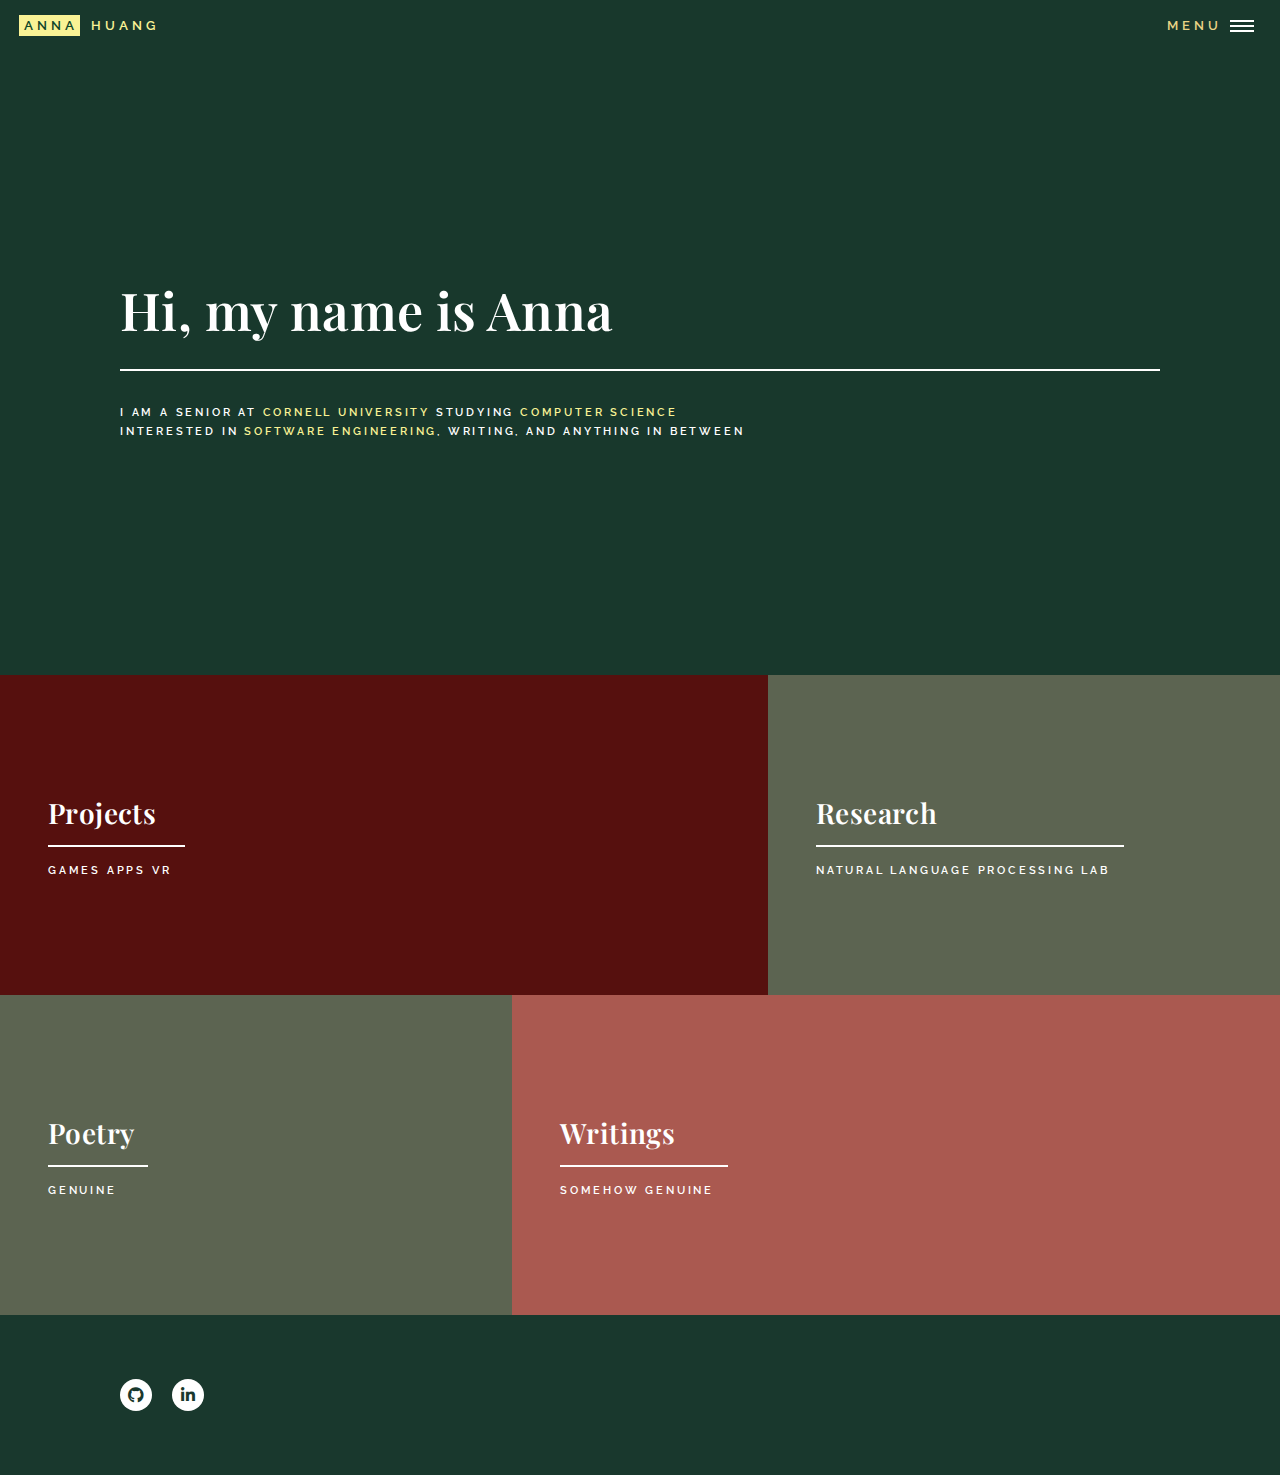
==== index.html @ c0d307f9 "readme" ====
<!DOCTYPE HTML>
<!--
	Forty by HTML5 UP
	html5up.net | @ajlkn
	Free for personal and commercial use under the CCA 3.0 license (html5up.net/license)
-->
<html>
	<head>
		<title>Anna Huang</title>
		<meta charset="utf-8" />
		<meta name="viewport" content="width=device-width, initial-scale=1, user-scalable=no" />
		<link rel="stylesheet" href="assets/css/main.css" />
		<noscript><link rel="stylesheet" href="assets/css/noscript.css" /></noscript>
	</head>
	<body class="is-preload">

		<!-- Wrapper -->
			<div id="wrapper">

				<!-- Header -->
					<header id="header" class="alt">
						<a href="index.html" class="logo"><strong>Anna</strong> <span>Huang</span></a>
						<nav>
							<a href="#menu">Menu</a>
						</nav>
					</header>

				<!-- Menu -->
					<nav id="menu">
						<ul class="links">
							<li><a href="index.html">Home</a></li>
							<li><a href="projects.html">Projects</a></li>
							<li><a href="poetry.html">Poetry</a></li>
							<li><a href="writings.html">Writings</a></li>
						</ul>
						<ul class="icons">
							<li><a href="https://github.com/wh375" class="icon brands alt fa-github"><span class="label">GitHub</span></a></li>
							<li><a href="https://www.linkedin.com/in/wei-an-huang/ " class="icon brands alt fa-linkedin-in"><span class="label">LinkedIn</span></a></li>
						</ul>
						<!-- 
						<ul class="actions stacked">
							<li><a href="#" class="button primary fit">Get Started</a></li>
							<li><a href="#" class="button fit">Log In</a></li>
						</ul>
						-->
					</nav>

				<!-- Banner -->
					<section id="banner" class="major">
						<div class="inner">
							<header class="major">
								<h1>Hi, my name is Anna</h1>
							</header>
							<div class="content">
								<p>I am a senior at <b>Cornell University</b> studying <b>computer science</b><br />
								Interested in <b>software engineering</b>, writing, and anything in between </p>
							</div>
						</div>
					</section>

				<!-- Main -->
					<div id="main">

						<!-- One -->
							<section id="one" class="tiles">
								<article>
									<header class="major">
										<h3><a href="projects.html" class="link">Projects</a></h3>
										<p>Games Apps VR</p>
									</header>
								</article>
								<article>
									<header class="major">
										<h3><a href="research.html" class="link">Research</a></h3>
										<p>Natural Language Processing Lab</p>
									</header>
								</article>
								<article>
									<header class="major">
										<h3><a href="poetry.html" class="link">Poetry</a></h3>
										<p>genuine</p>
									</header>
								</article>
								<article>
									<header class="major">
										<h3><a href="writings.html" class="link">Writings</a></h3>
										<p>somehow genuine</p>
									</header>
								</article>
							</section>

					</div>

				<!-- Footer -->
					<footer id="footer">
						<div class="inner">
							<ul class="icons">
								<li><a href="https://github.com/weianhuang" target="_blank" class="icon brands alt fa-github"><span class="label">GitHub</span></a></li>
								<li><a href="https://www.linkedin.com/in/wei-an-huang/ " target="_blank" class="icon brands alt fa-linkedin-in"><span class="label">LinkedIn</span></a></li>
							</ul>
<!--						<ul class="copyright">
								<li>&copy; Untitled</li><li>Design: <a href="https://html5up.net">HTML5 UP</a></li>
							</ul> -->	
						</div>
					</footer>

			</div>

		<!-- Scripts -->
			<script src="assets/js/jquery.min.js"></script>
			<script src="assets/js/jquery.scrolly.min.js"></script>
			<script src="assets/js/jquery.scrollex.min.js"></script>
			<script src="assets/js/browser.min.js"></script>
			<script src="assets/js/breakpoints.min.js"></script>
			<script src="assets/js/util.js"></script>
			<script src="assets/js/main.js"></script>

	</body>
</html>
---- assets/css/main.css ----
@import url(fontawesome-all.min.css);
@import url("https://fonts.googleapis.com/css?family=Playfair+Display");
@import url("https://fonts.googleapis.com/css?family=Raleway");
@import url('https://fonts.googleapis.com/css2?family=Roboto:wght@300&display=swap');

/*
	Forty by HTML5 UP
	html5up.net | @ajlkn
	Free for personal and commercial use under the CCA 3.0 license (html5up.net/license)
*/

html, body, div, span, applet, object,
iframe, h1, h2, h3, h4, h5, h6, p, blockquote,
pre, a, abbr, acronym, address, big, cite,
code, del, dfn, em, img, ins, kbd, q, s, samp,
small, strike, strong, sub, sup, tt, var, b,
u, i, center, dl, dt, dd, ol, ul, li, fieldset,
form, label, legend, table, caption, tbody,
tfoot, thead, tr, th, td, article, aside,
canvas, details, embed, figure, figcaption,
footer, header, hgroup, menu, nav, output, ruby,
section, summary, time, mark, audio, video {
	margin: 0;
	padding: 0;
	border: 0;
	font-size: 100%;
	font: inherit;
	vertical-align: baseline;}

article, aside, details, figcaption, figure,
footer, header, hgroup, menu, nav, section {
	display: block;}

body {
	line-height: 1;
}

ol, ul {
	list-style: none;
}

blockquote, q {
	quotes: none;
}

	blockquote:before, blockquote:after, q:before, q:after {
		content: '';
		content: none;
	}

table {
	border-collapse: collapse;
	border-spacing: 0;
}

body {
	-webkit-text-size-adjust: none;
}

mark {
	background-color: transparent;
	color: inherit;
}

input::-moz-focus-inner {
	border: 0;
	padding: 0;
}

input, select, textarea {
	-moz-appearance: none;
	-webkit-appearance: none;
	-ms-appearance: none;
	appearance: none;
}

/* Basic */

	@-ms-viewport {
		width: device-width;
	}

	body {
		-ms-overflow-style: scrollbar;
	}

	@media screen and (max-width: 480px) {

		html, body {
			min-width: 320px;
		}

	}

	html {
		box-sizing: border-box;
	}

	*, *:before, *:after {
		box-sizing: inherit;
	}

	body {
		background: #19382d;
	}

		body.is-preload *, body.is-preload *:before, body.is-preload *:after {
			-moz-animation: none !important;
			-webkit-animation: none !important;
			-ms-animation: none !important;
			animation: none !important;
			-moz-transition: none !important;
			-webkit-transition: none !important;
			-ms-transition: none !important;
			transition: none !important;
		}

/* Type */

	body, input, select, textarea {
		/* color: #ffffff; */
		color: #E9D385;
		font-family: "Raleway", sans-serif;
		font-size: 17pt;
		font-weight: 300;
		letter-spacing: 0.025em;
		line-height: 1.65;
	}

		@media screen and (max-width: 1680px) {

			body, input, select, textarea {
				font-size: 14pt;
			}

		}

		@media screen and (max-width: 1280px) {

			body, input, select, textarea {
				font-size: 12pt;
			}

		}

		@media screen and (max-width: 360px) {

			body, input, select, textarea {
				font-size: 11pt;
			}

		}

	a {
		-moz-transition: color 0.2s ease-in-out, border-bottom-color 0.2s ease-in-out;
		-webkit-transition: color 0.2s ease-in-out, border-bottom-color 0.2s ease-in-out;
		-ms-transition: color 0.2s ease-in-out, border-bottom-color 0.2s ease-in-out;
		transition: color 0.2s ease-in-out, border-bottom-color 0.2s ease-in-out;
		border-bottom: dotted 1px;
		color: inherit;
		text-decoration: none;
	}

		a:hover {
			border-bottom-color: transparent;
			color: #F9F295 !important;
		}

		a:active {
			color: #FAF8F2 !important;
		}

	strong, b {
		color: #F9F295;
		font-weight: 600;
	}

	em, i {
		font-style: italic;
	}

	p {
		font-weight: 300;
		font-family: "Roboto", serif;
		margin: 0 0 2em 0;
		color: #ffffff;
	}

	h1, h2, h3, h4, h5, h6 {
		color: #ffffff;
		font-family: "Playfair Display", serif;
		font-weight: 600;
		line-height: 1.65;
		margin: 0 0 1em 0;
	}

		h1 a, h2 a, h3 a, h4 a, h5 a, h6 a {
			color: inherit;
			border-bottom: 0;
		}

	h1 {
		font-size: 2.5em;
	}

	h2 {
		font-size: 1.75em;
	}

	h3 {
		font-size: 1.35em;
	}

	h4 {
		font-family: "Raleway";
		text-transform: uppercase;
		font-size: 1.4em;
	}

	h5 {
		font-size: 0.9em;
	}

	h6 {
		font-size: 0.7em;
	}

	@media screen and (max-width: 736px) {

		h1 {
			font-size: 2em;
		}

		h2 {
			font-size: 1.5em;
		}

		h3 {
			font-size: 1.25em;
		}

	}

	sub {
		font-size: 0.8em;
		position: relative;
		top: 0.5em;
	}

	sup {
		font-size: 0.8em;
		position: relative;
		top: -0.5em;
	}

	blockquote {
		border-left: solid 4px rgba(212, 212, 255, 0.1);
		font-style: italic;
		margin: 0 0 2em 0;
		padding: 0.5em 0 0.5em 2em;
	}

	code {
		background: rgba(212, 212, 255, 0.035);
		font-family: "Playfair Display";
		font-size: 0.9em;
		margin: 0 0.25em;
		padding: 0.25em 0.65em;
	}

	pre {
		-webkit-overflow-scrolling: touch;
		font-family: "Playfair Display";
		font-size: 0.9em;
		margin: 0 0 2em 0;
	}

		pre code {
			display: block;
			line-height: 1.75;
			padding: 1em 1.5em;
			overflow-x: auto;
		}

	hr {
		border: 0;
		border-bottom: solid 1px rgba(212, 212, 255, 0.1);
		margin: 2em 0;
	}

		hr.major {
			margin: 3em 0;
		}

	.align-left {
		text-align: left;
	}

	.align-center {
		text-align: center;
	}

	.align-right {
		text-align: right;
	}

/* Row */

	.row {
		display: flex;
		flex-wrap: wrap;
		box-sizing: border-box;
		align-items: stretch;
	}

		.row > * {
			box-sizing: border-box;
		}

		.row.gtr-uniform > * > :last-child {
			margin-bottom: 0;
		}

		.row.aln-left {
			justify-content: flex-start;
		}

		.row.aln-center {
			justify-content: center;
		}

		.row.aln-right {
			justify-content: flex-end;
		}

		.row.aln-top {
			align-items: flex-start;
		}

		.row.aln-middle {
			align-items: center;
		}

		.row.aln-bottom {
			align-items: flex-end;
		}

		.row > .imp {
			order: -1;
		}

		.row > .col-1 {
			width: 8.33333%;
		}

		.row > .off-1 {
			margin-left: 8.33333%;
		}

		.row > .col-2 {
			width: 16.66667%;
		}

		.row > .off-2 {
			margin-left: 16.66667%;
		}

		.row > .col-3 {
			width: 25%;
		}

		.row > .off-3 {
			margin-left: 25%;
		}

		.row > .col-4 {
			width: 33.33333%;
		}

		.row > .off-4 {
			margin-left: 33.33333%;
		}

		.row > .col-5 {
			width: 41.66667%;
		}

		.row > .off-5 {
			margin-left: 41.66667%;
		}

		.row > .col-6 {
			width: 50%;
		}

		.row > .off-6 {
			margin-left: 50%;
		}

		.row > .col-7 {
			width: 58.33333%;
		}

		.row > .off-7 {
			margin-left: 58.33333%;
		}

		.row > .col-8 {
			width: 66.66667%;
		}

		.row > .off-8 {
			margin-left: 66.66667%;
		}

		.row > .col-9 {
			width: 75%;
		}

		.row > .off-9 {
			margin-left: 75%;
		}

		.row > .col-10 {
			width: 83.33333%;
		}

		.row > .off-10 {
			margin-left: 83.33333%;
		}

		.row > .col-11 {
			width: 91.66667%;
		}

		.row > .off-11 {
			margin-left: 91.66667%;
		}

		.row > .col-12 {
			width: 100%;
		}

		.row > .off-12 {
			margin-left: 100%;
		}

		.row.gtr-0 {
			margin-top: 0;
			margin-left: 0em;
		}

			.row.gtr-0 > * {
				padding: 0 0 0 0em;
			}

			.row.gtr-0.gtr-uniform {
				margin-top: 0em;
			}

				.row.gtr-0.gtr-uniform > * {
					padding-top: 0em;
				}

		.row.gtr-25 {
			margin-top: 0;
			margin-left: -0.5em;
		}

			.row.gtr-25 > * {
				padding: 0 0 0 0.5em;
			}

			.row.gtr-25.gtr-uniform {
				margin-top: -0.5em;
			}

				.row.gtr-25.gtr-uniform > * {
					padding-top: 0.5em;
				}

		.row.gtr-50 {
			margin-top: 0;
			margin-left: -1em;
		}

			.row.gtr-50 > * {
				padding: 0 0 0 1em;
			}

			.row.gtr-50.gtr-uniform {
				margin-top: -1em;
			}

				.row.gtr-50.gtr-uniform > * {
					padding-top: 1em;
				}

		.row {
			margin-top: 0;
			margin-left: -2em;
		}

			.row > * {
				padding: 0 0 0 2em;
			}

			.row.gtr-uniform {
				margin-top: -2em;
			}

				.row.gtr-uniform > * {
					padding-top: 2em;
				}

		.row.gtr-150 {
			margin-top: 0;
			margin-left: -3em;
		}

			.row.gtr-150 > * {
				padding: 0 0 0 3em;
			}

			.row.gtr-150.gtr-uniform {
				margin-top: -3em;
			}

				.row.gtr-150.gtr-uniform > * {
					padding-top: 3em;
				}

		.row.gtr-200 {
			margin-top: 0;
			margin-left: -4em;
		}

			.row.gtr-200 > * {
				padding: 0 0 0 4em;
			}

			.row.gtr-200.gtr-uniform {
				margin-top: -4em;
			}

				.row.gtr-200.gtr-uniform > * {
					padding-top: 4em;
				}

		@media screen and (max-width: 1680px) {

			.row {
				display: flex;
				flex-wrap: wrap;
				box-sizing: border-box;
				align-items: stretch;
			}

				.row > * {
					box-sizing: border-box;
				}

				.row.gtr-uniform > * > :last-child {
					margin-bottom: 0;
				}

				.row.aln-left {
					justify-content: flex-start;
				}

				.row.aln-center {
					justify-content: center;
				}

				.row.aln-right {
					justify-content: flex-end;
				}

				.row.aln-top {
					align-items: flex-start;
				}

				.row.aln-middle {
					align-items: center;
				}

				.row.aln-bottom {
					align-items: flex-end;
				}

				.row > .imp-xlarge {
					order: -1;
				}

				.row > .col-1-xlarge {
					width: 8.33333%;
				}

				.row > .off-1-xlarge {
					margin-left: 8.33333%;
				}

				.row > .col-2-xlarge {
					width: 16.66667%;
				}

				.row > .off-2-xlarge {
					margin-left: 16.66667%;
				}

				.row > .col-3-xlarge {
					width: 25%;
				}

				.row > .off-3-xlarge {
					margin-left: 25%;
				}

				.row > .col-4-xlarge {
					width: 33.33333%;
				}

				.row > .off-4-xlarge {
					margin-left: 33.33333%;
				}

				.row > .col-5-xlarge {
					width: 41.66667%;
				}

				.row > .off-5-xlarge {
					margin-left: 41.66667%;
				}

				.row > .col-6-xlarge {
					width: 50%;
				}

				.row > .off-6-xlarge {
					margin-left: 50%;
				}

				.row > .col-7-xlarge {
					width: 58.33333%;
				}

				.row > .off-7-xlarge {
					margin-left: 58.33333%;
				}

				.row > .col-8-xlarge {
					width: 66.66667%;
				}

				.row > .off-8-xlarge {
					margin-left: 66.66667%;
				}

				.row > .col-9-xlarge {
					width: 75%;
				}

				.row > .off-9-xlarge {
					margin-left: 75%;
				}

				.row > .col-10-xlarge {
					width: 83.33333%;
				}

				.row > .off-10-xlarge {
					margin-left: 83.33333%;
				}

				.row > .col-11-xlarge {
					width: 91.66667%;
				}

				.row > .off-11-xlarge {
					margin-left: 91.66667%;
				}

				.row > .col-12-xlarge {
					width: 100%;
				}

				.row > .off-12-xlarge {
					margin-left: 100%;
				}

				.row.gtr-0 {
					margin-top: 0;
					margin-left: 0em;
				}

					.row.gtr-0 > * {
						padding: 0 0 0 0em;
					}

					.row.gtr-0.gtr-uniform {
						margin-top: 0em;
					}

						.row.gtr-0.gtr-uniform > * {
							padding-top: 0em;
						}

				.row.gtr-25 {
					margin-top: 0;
					margin-left: -0.5em;
				}

					.row.gtr-25 > * {
						padding: 0 0 0 0.5em;
					}

					.row.gtr-25.gtr-uniform {
						margin-top: -0.5em;
					}

						.row.gtr-25.gtr-uniform > * {
							padding-top: 0.5em;
						}

				.row.gtr-50 {
					margin-top: 0;
					margin-left: -1em;
				}

					.row.gtr-50 > * {
						padding: 0 0 0 1em;
					}

					.row.gtr-50.gtr-uniform {
						margin-top: -1em;
					}

						.row.gtr-50.gtr-uniform > * {
							padding-top: 1em;
						}

				.row {
					margin-top: 0;
					margin-left: -2em;
				}

					.row > * {
						padding: 0 0 0 2em;
					}

					.row.gtr-uniform {
						margin-top: -2em;
					}

						.row.gtr-uniform > * {
							padding-top: 2em;
						}

				.row.gtr-150 {
					margin-top: 0;
					margin-left: -3em;
				}

					.row.gtr-150 > * {
						padding: 0 0 0 3em;
					}

					.row.gtr-150.gtr-uniform {
						margin-top: -3em;
					}

						.row.gtr-150.gtr-uniform > * {
							padding-top: 3em;
						}

				.row.gtr-200 {
					margin-top: 0;
					margin-left: -4em;
				}

					.row.gtr-200 > * {
						padding: 0 0 0 4em;
					}

					.row.gtr-200.gtr-uniform {
						margin-top: -4em;
					}

						.row.gtr-200.gtr-uniform > * {
							padding-top: 4em;
						}

		}

		@media screen and (max-width: 1280px) {

			.row {
				display: flex;
				flex-wrap: wrap;
				box-sizing: border-box;
				align-items: stretch;
			}

				.row > * {
					box-sizing: border-box;
				}

				.row.gtr-uniform > * > :last-child {
					margin-bottom: 0;
				}

				.row.aln-left {
					justify-content: flex-start;
				}

				.row.aln-center {
					justify-content: center;
				}

				.row.aln-right {
					justify-content: flex-end;
				}

				.row.aln-top {
					align-items: flex-start;
				}

				.row.aln-middle {
					align-items: center;
				}

				.row.aln-bottom {
					align-items: flex-end;
				}

				.row > .imp-large {
					order: -1;
				}

				.row > .col-1-large {
					width: 8.33333%;
				}

				.row > .off-1-large {
					margin-left: 8.33333%;
				}

				.row > .col-2-large {
					width: 16.66667%;
				}

				.row > .off-2-large {
					margin-left: 16.66667%;
				}

				.row > .col-3-large {
					width: 25%;
				}

				.row > .off-3-large {
					margin-left: 25%;
				}

				.row > .col-4-large {
					width: 33.33333%;
				}

				.row > .off-4-large {
					margin-left: 33.33333%;
				}

				.row > .col-5-large {
					width: 41.66667%;
				}

				.row > .off-5-large {
					margin-left: 41.66667%;
				}

				.row > .col-6-large {
					width: 50%;
				}

				.row > .off-6-large {
					margin-left: 50%;
				}

				.row > .col-7-large {
					width: 58.33333%;
				}

				.row > .off-7-large {
					margin-left: 58.33333%;
				}

				.row > .col-8-large {
					width: 66.66667%;
				}

				.row > .off-8-large {
					margin-left: 66.66667%;
				}

				.row > .col-9-large {
					width: 75%;
				}

				.row > .off-9-large {
					margin-left: 75%;
				}

				.row > .col-10-large {
					width: 83.33333%;
				}

				.row > .off-10-large {
					margin-left: 83.33333%;
				}

				.row > .col-11-large {
					width: 91.66667%;
				}

				.row > .off-11-large {
					margin-left: 91.66667%;
				}

				.row > .col-12-large {
					width: 100%;
				}

				.row > .off-12-large {
					margin-left: 100%;
				}

				.row.gtr-0 {
					margin-top: 0;
					margin-left: 0em;
				}

					.row.gtr-0 > * {
						padding: 0 0 0 0em;
					}

					.row.gtr-0.gtr-uniform {
						margin-top: 0em;
					}

						.row.gtr-0.gtr-uniform > * {
							padding-top: 0em;
						}

				.row.gtr-25 {
					margin-top: 0;
					margin-left: -0.375em;
				}

					.row.gtr-25 > * {
						padding: 0 0 0 0.375em;
					}

					.row.gtr-25.gtr-uniform {
						margin-top: -0.375em;
					}

						.row.gtr-25.gtr-uniform > * {
							padding-top: 0.375em;
						}

				.row.gtr-50 {
					margin-top: 0;
					margin-left: -0.75em;
				}

					.row.gtr-50 > * {
						padding: 0 0 0 0.75em;
					}

					.row.gtr-50.gtr-uniform {
						margin-top: -0.75em;
					}

						.row.gtr-50.gtr-uniform > * {
							padding-top: 0.75em;
						}

				.row {
					margin-top: 0;
					margin-left: -1.5em;
				}

					.row > * {
						padding: 0 0 0 1.5em;
					}

					.row.gtr-uniform {
						margin-top: -1.5em;
					}

						.row.gtr-uniform > * {
							padding-top: 1.5em;
						}

				.row.gtr-150 {
					margin-top: 0;
					margin-left: -2.25em;
				}

					.row.gtr-150 > * {
						padding: 0 0 0 2.25em;
					}

					.row.gtr-150.gtr-uniform {
						margin-top: -2.25em;
					}

						.row.gtr-150.gtr-uniform > * {
							padding-top: 2.25em;
						}

				.row.gtr-200 {
					margin-top: 0;
					margin-left: -3em;
				}

					.row.gtr-200 > * {
						padding: 0 0 0 3em;
					}

					.row.gtr-200.gtr-uniform {
						margin-top: -3em;
					}

						.row.gtr-200.gtr-uniform > * {
							padding-top: 3em;
						}

		}

		@media screen and (max-width: 980px) {

			.row {
				display: flex;
				flex-wrap: wrap;
				box-sizing: border-box;
				align-items: stretch;
			}

				.row > * {
					box-sizing: border-box;
				}

				.row.gtr-uniform > * > :last-child {
					margin-bottom: 0;
				}

				.row.aln-left {
					justify-content: flex-start;
				}

				.row.aln-center {
					justify-content: center;
				}

				.row.aln-right {
					justify-content: flex-end;
				}

				.row.aln-top {
					align-items: flex-start;
				}

				.row.aln-middle {
					align-items: center;
				}

				.row.aln-bottom {
					align-items: flex-end;
				}

				.row > .imp-medium {
					order: -1;
				}

				.row > .col-1-medium {
					width: 8.33333%;
				}

				.row > .off-1-medium {
					margin-left: 8.33333%;
				}

				.row > .col-2-medium {
					width: 16.66667%;
				}

				.row > .off-2-medium {
					margin-left: 16.66667%;
				}

				.row > .col-3-medium {
					width: 25%;
				}

				.row > .off-3-medium {
					margin-left: 25%;
				}

				.row > .col-4-medium {
					width: 33.33333%;
				}

				.row > .off-4-medium {
					margin-left: 33.33333%;
				}

				.row > .col-5-medium {
					width: 41.66667%;
				}

				.row > .off-5-medium {
					margin-left: 41.66667%;
				}

				.row > .col-6-medium {
					width: 50%;
				}

				.row > .off-6-medium {
					margin-left: 50%;
				}

				.row > .col-7-medium {
					width: 58.33333%;
				}

				.row > .off-7-medium {
					margin-left: 58.33333%;
				}

				.row > .col-8-medium {
					width: 66.66667%;
				}

				.row > .off-8-medium {
					margin-left: 66.66667%;
				}

				.row > .col-9-medium {
					width: 75%;
				}

				.row > .off-9-medium {
					margin-left: 75%;
				}

				.row > .col-10-medium {
					width: 83.33333%;
				}

				.row > .off-10-medium {
					margin-left: 83.33333%;
				}

				.row > .col-11-medium {
					width: 91.66667%;
				}

				.row > .off-11-medium {
					margin-left: 91.66667%;
				}

				.row > .col-12-medium {
					width: 100%;
				}

				.row > .off-12-medium {
					margin-left: 100%;
				}

				.row.gtr-0 {
					margin-top: 0;
					margin-left: 0em;
				}

					.row.gtr-0 > * {
						padding: 0 0 0 0em;
					}

					.row.gtr-0.gtr-uniform {
						margin-top: 0em;
					}

						.row.gtr-0.gtr-uniform > * {
							padding-top: 0em;
						}

				.row.gtr-25 {
					margin-top: 0;
					margin-left: -0.375em;
				}

					.row.gtr-25 > * {
						padding: 0 0 0 0.375em;
					}

					.row.gtr-25.gtr-uniform {
						margin-top: -0.375em;
					}

						.row.gtr-25.gtr-uniform > * {
							padding-top: 0.375em;
						}

				.row.gtr-50 {
					margin-top: 0;
					margin-left: -0.75em;
				}

					.row.gtr-50 > * {
						padding: 0 0 0 0.75em;
					}

					.row.gtr-50.gtr-uniform {
						margin-top: -0.75em;
					}

						.row.gtr-50.gtr-uniform > * {
							padding-top: 0.75em;
						}

				.row {
					margin-top: 0;
					margin-left: -1.5em;
				}

					.row > * {
						padding: 0 0 0 1.5em;
					}

					.row.gtr-uniform {
						margin-top: -1.5em;
					}

						.row.gtr-uniform > * {
							padding-top: 1.5em;
						}

				.row.gtr-150 {
					margin-top: 0;
					margin-left: -2.25em;
				}

					.row.gtr-150 > * {
						padding: 0 0 0 2.25em;
					}

					.row.gtr-150.gtr-uniform {
						margin-top: -2.25em;
					}

						.row.gtr-150.gtr-uniform > * {
							padding-top: 2.25em;
						}

				.row.gtr-200 {
					margin-top: 0;
					margin-left: -3em;
				}

					.row.gtr-200 > * {
						padding: 0 0 0 3em;
					}

					.row.gtr-200.gtr-uniform {
						margin-top: -3em;
					}

						.row.gtr-200.gtr-uniform > * {
							padding-top: 3em;
						}

		}

		@media screen and (max-width: 736px) {

			.row {
				display: flex;
				flex-wrap: wrap;
				box-sizing: border-box;
				align-items: stretch;
			}

				.row > * {
					box-sizing: border-box;
				}

				.row.gtr-uniform > * > :last-child {
					margin-bottom: 0;
				}

				.row.aln-left {
					justify-content: flex-start;
				}

				.row.aln-center {
					justify-content: center;
				}

				.row.aln-right {
					justify-content: flex-end;
				}

				.row.aln-top {
					align-items: flex-start;
				}

				.row.aln-middle {
					align-items: center;
				}

				.row.aln-bottom {
					align-items: flex-end;
				}

				.row > .imp-small {
					order: -1;
				}

				.row > .col-1-small {
					width: 8.33333%;
				}

				.row > .off-1-small {
					margin-left: 8.33333%;
				}

				.row > .col-2-small {
					width: 16.66667%;
				}

				.row > .off-2-small {
					margin-left: 16.66667%;
				}

				.row > .col-3-small {
					width: 25%;
				}

				.row > .off-3-small {
					margin-left: 25%;
				}

				.row > .col-4-small {
					width: 33.33333%;
				}

				.row > .off-4-small {
					margin-left: 33.33333%;
				}

				.row > .col-5-small {
					width: 41.66667%;
				}

				.row > .off-5-small {
					margin-left: 41.66667%;
				}

				.row > .col-6-small {
					width: 50%;
				}

				.row > .off-6-small {
					margin-left: 50%;
				}

				.row > .col-7-small {
					width: 58.33333%;
				}

				.row > .off-7-small {
					margin-left: 58.33333%;
				}

				.row > .col-8-small {
					width: 66.66667%;
				}

				.row > .off-8-small {
					margin-left: 66.66667%;
				}

				.row > .col-9-small {
					width: 75%;
				}

				.row > .off-9-small {
					margin-left: 75%;
				}

				.row > .col-10-small {
					width: 83.33333%;
				}

				.row > .off-10-small {
					margin-left: 83.33333%;
				}

				.row > .col-11-small {
					width: 91.66667%;
				}

				.row > .off-11-small {
					margin-left: 91.66667%;
				}

				.row > .col-12-small {
					width: 100%;
				}

				.row > .off-12-small {
					margin-left: 100%;
				}

				.row.gtr-0 {
					margin-top: 0;
					margin-left: 0em;
				}

					.row.gtr-0 > * {
						padding: 0 0 0 0em;
					}

					.row.gtr-0.gtr-uniform {
						margin-top: 0em;
					}

						.row.gtr-0.gtr-uniform > * {
							padding-top: 0em;
						}

				.row.gtr-25 {
					margin-top: 0;
					margin-left: -0.3125em;
				}

					.row.gtr-25 > * {
						padding: 0 0 0 0.3125em;
					}

					.row.gtr-25.gtr-uniform {
						margin-top: -0.3125em;
					}

						.row.gtr-25.gtr-uniform > * {
							padding-top: 0.3125em;
						}

				.row.gtr-50 {
					margin-top: 0;
					margin-left: -0.625em;
				}

					.row.gtr-50 > * {
						padding: 0 0 0 0.625em;
					}

					.row.gtr-50.gtr-uniform {
						margin-top: -0.625em;
					}

						.row.gtr-50.gtr-uniform > * {
							padding-top: 0.625em;
						}

				.row {
					margin-top: 0;
					margin-left: -1.25em;
				}

					.row > * {
						padding: 0 0 0 1.25em;
					}

					.row.gtr-uniform {
						margin-top: -1.25em;
					}

						.row.gtr-uniform > * {
							padding-top: 1.25em;
						}

				.row.gtr-150 {
					margin-top: 0;
					margin-left: -1.875em;
				}

					.row.gtr-150 > * {
						padding: 0 0 0 1.875em;
					}

					.row.gtr-150.gtr-uniform {
						margin-top: -1.875em;
					}

						.row.gtr-150.gtr-uniform > * {
							padding-top: 1.875em;
						}

				.row.gtr-200 {
					margin-top: 0;
					margin-left: -2.5em;
				}

					.row.gtr-200 > * {
						padding: 0 0 0 2.5em;
					}

					.row.gtr-200.gtr-uniform {
						margin-top: -2.5em;
					}

						.row.gtr-200.gtr-uniform > * {
							padding-top: 2.5em;
						}

		}

		@media screen and (max-width: 480px) {

			.row {
				display: flex;
				flex-wrap: wrap;
				box-sizing: border-box;
				align-items: stretch;
			}

				.row > * {
					box-sizing: border-box;
				}

				.row.gtr-uniform > * > :last-child {
					margin-bottom: 0;
				}

				.row.aln-left {
					justify-content: flex-start;
				}

				.row.aln-center {
					justify-content: center;
				}

				.row.aln-right {
					justify-content: flex-end;
				}

				.row.aln-top {
					align-items: flex-start;
				}

				.row.aln-middle {
					align-items: center;
				}

				.row.aln-bottom {
					align-items: flex-end;
				}

				.row > .imp-xsmall {
					order: -1;
				}

				.row > .col-1-xsmall {
					width: 8.33333%;
				}

				.row > .off-1-xsmall {
					margin-left: 8.33333%;
				}

				.row > .col-2-xsmall {
					width: 16.66667%;
				}

				.row > .off-2-xsmall {
					margin-left: 16.66667%;
				}

				.row > .col-3-xsmall {
					width: 25%;
				}

				.row > .off-3-xsmall {
					margin-left: 25%;
				}

				.row > .col-4-xsmall {
					width: 33.33333%;
				}

				.row > .off-4-xsmall {
					margin-left: 33.33333%;
				}

				.row > .col-5-xsmall {
					width: 41.66667%;
				}

				.row > .off-5-xsmall {
					margin-left: 41.66667%;
				}

				.row > .col-6-xsmall {
					width: 50%;
				}

				.row > .off-6-xsmall {
					margin-left: 50%;
				}

				.row > .col-7-xsmall {
					width: 58.33333%;
				}

				.row > .off-7-xsmall {
					margin-left: 58.33333%;
				}

				.row > .col-8-xsmall {
					width: 66.66667%;
				}

				.row > .off-8-xsmall {
					margin-left: 66.66667%;
				}

				.row > .col-9-xsmall {
					width: 75%;
				}

				.row > .off-9-xsmall {
					margin-left: 75%;
				}

				.row > .col-10-xsmall {
					width: 83.33333%;
				}

				.row > .off-10-xsmall {
					margin-left: 83.33333%;
				}

				.row > .col-11-xsmall {
					width: 91.66667%;
				}

				.row > .off-11-xsmall {
					margin-left: 91.66667%;
				}

				.row > .col-12-xsmall {
					width: 100%;
				}

				.row > .off-12-xsmall {
					margin-left: 100%;
				}

				.row.gtr-0 {
					margin-top: 0;
					margin-left: 0em;
				}

					.row.gtr-0 > * {
						padding: 0 0 0 0em;
					}

					.row.gtr-0.gtr-uniform {
						margin-top: 0em;
					}

						.row.gtr-0.gtr-uniform > * {
							padding-top: 0em;
						}

				.row.gtr-25 {
					margin-top: 0;
					margin-left: -0.3125em;
				}

					.row.gtr-25 > * {
						padding: 0 0 0 0.3125em;
					}

					.row.gtr-25.gtr-uniform {
						margin-top: -0.3125em;
					}

						.row.gtr-25.gtr-uniform > * {
							padding-top: 0.3125em;
						}

				.row.gtr-50 {
					margin-top: 0;
					margin-left: -0.625em;
				}

					.row.gtr-50 > * {
						padding: 0 0 0 0.625em;
					}

					.row.gtr-50.gtr-uniform {
						margin-top: -0.625em;
					}

						.row.gtr-50.gtr-uniform > * {
							padding-top: 0.625em;
						}

				.row {
					margin-top: 0;
					margin-left: -1.25em;
				}

					.row > * {
						padding: 0 0 0 1.25em;
					}

					.row.gtr-uniform {
						margin-top: -1.25em;
					}

						.row.gtr-uniform > * {
							padding-top: 1.25em;
						}

				.row.gtr-150 {
					margin-top: 0;
					margin-left: -1.875em;
				}

					.row.gtr-150 > * {
						padding: 0 0 0 1.875em;
					}

					.row.gtr-150.gtr-uniform {
						margin-top: -1.875em;
					}

						.row.gtr-150.gtr-uniform > * {
							padding-top: 1.875em;
						}

				.row.gtr-200 {
					margin-top: 0;
					margin-left: -2.5em;
				}

					.row.gtr-200 > * {
						padding: 0 0 0 2.5em;
					}

					.row.gtr-200.gtr-uniform {
						margin-top: -2.5em;
					}

						.row.gtr-200.gtr-uniform > * {
							padding-top: 2.5em;
						}

		}

/* Section/Article */

	section.special, article.special {
		text-align: center;
	}

	header.major {
		width: -moz-max-content;
		width: -webkit-max-content;
		width: -ms-max-content;
		width: max-content;
		margin-bottom: 2em;
	}

		header.major > :first-child {
			margin-bottom: 0;
			width: calc(100% + 0.5em);
		}

			header.major > :first-child:after {
				content: '';
				background-color: #ffffff;
				display: block;
				height: 2px;
				margin: 0.325em 0 0.5em 0;
				width: 100%;
			}

		header.major > p {
			font-size: 0.7em;
			font-weight: 600;
			letter-spacing: 0.25em;
			margin-bottom: 0;
			font-family: "Raleway", sans-serif;
			text-transform: uppercase;
		}

		body.is-ie header.major > :first-child:after {
			max-width: 9em;
		}

		body.is-ie header.major > h1:after {
			max-width: 100% !important;
		}

	@media screen and (max-width: 736px) {

		header.major > p br {
			display: none;
		}

	}

/* Form */

	form {
		margin: 0 0 2em 0;
	}

		form > :last-child {
			margin-bottom: 0;
		}

		form > .fields {
			display: -moz-flex;
			display: -webkit-flex;
			display: -ms-flex;
			display: flex;
			-moz-flex-wrap: wrap;
			-webkit-flex-wrap: wrap;
			-ms-flex-wrap: wrap;
			flex-wrap: wrap;
			width: calc(100% + 3em);
			margin: -1.5em 0 2em -1.5em;
		}

			form > .fields > .field {
				-moz-flex-grow: 0;
				-webkit-flex-grow: 0;
				-ms-flex-grow: 0;
				flex-grow: 0;
				-moz-flex-shrink: 0;
				-webkit-flex-shrink: 0;
				-ms-flex-shrink: 0;
				flex-shrink: 0;
				padding: 1.5em 0 0 1.5em;
				width: calc(100% - 1.5em);
			}

				form > .fields > .field.half {
					width: calc(50% - 0.75em);
				}

				form > .fields > .field.third {
					width: calc(100%/3 - 0.5em);
				}

				form > .fields > .field.quarter {
					width: calc(25% - 0.375em);
				}

		@media screen and (max-width: 480px) {

			form > .fields {
				width: calc(100% + 3em);
				margin: -1.5em 0 2em -1.5em;
			}

				form > .fields > .field {
					padding: 1.5em 0 0 1.5em;
					width: calc(100% - 1.5em);
				}

					form > .fields > .field.half {
						width: calc(100% - 1.5em);
					}

					form > .fields > .field.third {
						width: calc(100% - 1.5em);
					}

					form > .fields > .field.quarter {
						width: calc(100% - 1.5em);
					}

		}

	label {
		color: #ffffff;
		display: block;
		font-size: 0.8em;
		font-weight: 600;
		letter-spacing: 0.25em;
		margin: 0 0 1em 0;
		text-transform: uppercase;
	}

	input[type="text"],
	input[type="password"],
	input[type="email"],
	input[type="tel"],
	input[type="search"],
	input[type="url"],
	select,
	textarea {
		-moz-appearance: none;
		-webkit-appearance: none;
		-ms-appearance: none;
		appearance: none;
		background: rgba(212, 212, 255, 0.035);
		border: none;
		border-radius: 0;
		color: inherit;
		display: block;
		outline: 0;
		padding: 0 1em;
		text-decoration: none;
		width: 100%;
	}

		input[type="text"]:invalid,
		input[type="password"]:invalid,
		input[type="email"]:invalid,
		input[type="tel"]:invalid,
		input[type="search"]:invalid,
		input[type="url"]:invalid,
		select:invalid,
		textarea:invalid {
			box-shadow: none;
		}

		input[type="text"]:focus,
		input[type="password"]:focus,
		input[type="email"]:focus,
		input[type="tel"]:focus,
		input[type="search"]:focus,
		input[type="url"]:focus,
		select:focus,
		textarea:focus {
			border-color: #F9F295;
			box-shadow: 0 0 0 2px #F9F295;
		}

	select {
		background-image: url("data:image/svg+xml;charset=utf8,%3Csvg xmlns='http://www.w3.org/2000/svg' width='40' height='40' preserveAspectRatio='none' viewBox='0 0 40 40'%3E%3Cpath d='M9.4,12.3l10.4,10.4l10.4-10.4c0.2-0.2,0.5-0.4,0.9-0.4c0.3,0,0.6,0.1,0.9,0.4l3.3,3.3c0.2,0.2,0.4,0.5,0.4,0.9 c0,0.4-0.1,0.6-0.4,0.9L20.7,31.9c-0.2,0.2-0.5,0.4-0.9,0.4c-0.3,0-0.6-0.1-0.9-0.4L4.3,17.3c-0.2-0.2-0.4-0.5-0.4-0.9 c0-0.4,0.1-0.6,0.4-0.9l3.3-3.3c0.2-0.2,0.5-0.4,0.9-0.4S9.1,12.1,9.4,12.3z' fill='rgba(212, 212, 255, 0.1)' /%3E%3C/svg%3E");
		background-size: 1.25rem;
		background-repeat: no-repeat;
		background-position: calc(100% - 1rem) center;
		height: 2.75em;
		padding-right: 2.75em;
		text-overflow: ellipsis;
	}

		select option {
			color: #ffffff;
			background: #19382d;
		}

		select:focus::-ms-value {
			background-color: transparent;
		}

		select::-ms-expand {
			display: none;
		}

	input[type="text"],
	input[type="password"],
	input[type="email"],
	input[type="tel"],
	input[type="search"],
	input[type="url"],
	select {
		height: 2.75em;
	}

	textarea {
		padding: 0.75em 1em;
	}

	input[type="checkbox"],
	input[type="radio"] {
		-moz-appearance: none;
		-webkit-appearance: none;
		-ms-appearance: none;
		appearance: none;
		display: block;
		float: left;
		margin-right: -2em;
		opacity: 0;
		width: 1em;
		z-index: -1;
	}

		input[type="checkbox"] + label,
		input[type="radio"] + label {
			text-decoration: none;
			color: #ffffff;
			cursor: pointer;
			display: inline-block;
			font-weight: 300;
			padding-left: 2.65em;
			padding-right: 0.75em;
			position: relative;
		}

			input[type="checkbox"] + label:before,
			input[type="radio"] + label:before {
				-moz-osx-font-smoothing: grayscale;
				-webkit-font-smoothing: antialiased;
				display: inline-block;
				font-style: normal;
				font-variant: normal;
				text-rendering: auto;
				line-height: 1;
				text-transform: none !important;
				font-family: 'Font Awesome 5 Free';
				font-weight: 900;
			}

			input[type="checkbox"] + label:before,
			input[type="radio"] + label:before {
				background: rgba(212, 212, 255, 0.035);
				content: '';
				display: inline-block;
				font-size: 0.8em;
				height: 2.0625em;
				left: 0;
				letter-spacing: 0;
				line-height: 2.0625em;
				position: absolute;
				text-align: center;
				top: 0;
				width: 2.0625em;
			}

		input[type="checkbox"]:checked + label:before,
		input[type="radio"]:checked + label:before {
			background: #ffffff;
			border-color: #F9F295;
			content: '\f00c';
			color: #19382d;
		}

		input[type="checkbox"]:focus + label:before,
		input[type="radio"]:focus + label:before {
			box-shadow: 0 0 0 2px #F9F295;
		}

	input[type="radio"] + label:before {
		border-radius: 100%;
	}

	::-webkit-input-placeholder {
		color: rgba(244, 244, 255, 0.2) !important;
		opacity: 1.0;
	}

	:-moz-placeholder {
		color: rgba(244, 244, 255, 0.2) !important;
		opacity: 1.0;
	}

	::-moz-placeholder {
		color: rgba(244, 244, 255, 0.2) !important;
		opacity: 1.0;
	}

	:-ms-input-placeholder {
		color: rgba(244, 244, 255, 0.2) !important;
		opacity: 1.0;
	}

/* Box */

	.box {
		border: solid 1px rgba(212, 212, 255, 0.1);
		margin-bottom: 2em;
		padding: 1.5em;
	}

		.box > :last-child,
		.box > :last-child > :last-child,
		.box > :last-child > :last-child > :last-child {
			margin-bottom: 0;
		}

		.box.alt {
			border: 0;
			border-radius: 0;
			padding: 0;
		}

/* Icon */

	.icon {
		text-decoration: none;
		border-bottom: none;
		position: relative;
	}

		.icon:before {
			-moz-osx-font-smoothing: grayscale;
			-webkit-font-smoothing: antialiased;
			display: inline-block;
			font-style: normal;
			font-variant: normal;
			text-rendering: auto;
			line-height: 1;
			text-transform: none !important;
			font-family: 'Font Awesome 5 Free';
			font-weight: 400;
		}

		.icon > .label {
			display: none;
		}

		.icon:before {
			line-height: inherit;
		}

		.icon.solid:before {
			font-weight: 900;
		}

		.icon.brands:before {
			font-family: 'Font Awesome 5 Brands';
		}

		.icon.alt:before {
			background-color: #ffffff;
			border-radius: 100%;
			color: #19382d;
			display: inline-block;
			height: 2em;
			line-height: 2em;
			text-align: center;
			width: 2em;
		}

	a.icon.alt:before {
		-moz-transition: background-color 0.2s ease-in-out;
		-webkit-transition: background-color 0.2s ease-in-out;
		-ms-transition: background-color 0.2s ease-in-out;
		transition: background-color 0.2s ease-in-out;
	}

	a.icon.alt:hover:before {
		background-color: #F9F295;
	}

	a.icon.alt:active:before {
		background-color: #F9F295;
	}

/* Image */

	.image {
		border: 0;
		display: inline-block;
		position: relative;
	}

		.image img {
			display: block;
		}

		.image.left, .image.right {
			max-width: 30%;
		}

			.image.left img, .image.right img {
				width: 100%;
			}

		.image.left {
			float: left;
			margin: 0 1.5em 1.25em 0;
			top: 0.25em;
		}

		.image.right {
			float: right;
			margin: 0 0 1.25em 1.5em;
			top: 0.25em;
		}

		.image.fit {
			display: block;
			margin: 0 0 2em 0;
			width: 100%;
		}

			.image.fit img {
				width: 100%;
			}

		.image.main {
			display: block;
			margin: 2.5em 0;
			width: 100%;
		}

			.image.main img {
				width: 100%;
			}

			@media screen and (max-width: 736px) {

				.image.main {
					margin: 1.5em 0;
				}

			}

/* List */

	ol {
		list-style: none;
		margin: 0 0 2em 0;
		padding-left: 1.25em;
	}

		ol li {
			margin-top: 1.5em;
			padding-left: 0.25em;
			margin-bottom: 1.5em;
		}

	ul {
		list-style: disc;
		margin: 0 0 2em 0;
		padding-left: 1em;
	}

		ul li {
			padding-left: 0.5em;
		}

		ul.alt {
			list-style: none;
			padding-left: 0;
		}

			ul.alt li {
				border-top: solid 1px rgba(212, 212, 255, 0.1);
				padding: 0.5em 0;
			}

				ul.alt li:first-child {
					border-top: 0;
					padding-top: 0;
				}

	dl {
		margin: 0 0 2em 0;
	}

		dl dt {
			display: block;
			font-weight: 600;
			margin: 0 0 1em 0;
		}

		dl dd {
			margin-left: 2em;
		}

/* Actions */

	ul.actions {
		display: -moz-flex;
		display: -webkit-flex;
		display: -ms-flex;
		display: flex;
		cursor: default;
		list-style: none;
		margin-left: -1em;
		padding-left: 0;
	}

		ul.actions li {
			padding: 0 0 0 1em;
			vertical-align: middle;
		}

		ul.actions.special {
			-moz-justify-content: center;
			-webkit-justify-content: center;
			-ms-justify-content: center;
			justify-content: center;
			width: 100%;
			margin-left: 0;
		}

			ul.actions.special li:first-child {
				padding-left: 0;
			}

		ul.actions.stacked {
			-moz-flex-direction: column;
			-webkit-flex-direction: column;
			-ms-flex-direction: column;
			flex-direction: column;
			margin-left: 0;
		}

			ul.actions.stacked li {
				padding: 1.3em 0 0 0;
			}

				ul.actions.stacked li:first-child {
					padding-top: 0;
				}

		ul.actions.fit {
			width: calc(100% + 1em);
		}

			ul.actions.fit li {
				-moz-flex-grow: 1;
				-webkit-flex-grow: 1;
				-ms-flex-grow: 1;
				flex-grow: 1;
				-moz-flex-shrink: 1;
				-webkit-flex-shrink: 1;
				-ms-flex-shrink: 1;
				flex-shrink: 1;
				width: 100%;
			}

				ul.actions.fit li > * {
					width: 100%;
				}

			ul.actions.fit.stacked {
				width: 100%;
			}

/* Icons */

	ul.icons {
		cursor: default;
		list-style: none;
		padding-left: 0;
	}

		ul.icons li {
			display: inline-block;
			padding: 0 1em 0 0;
		}

			ul.icons li:last-child {
				padding-right: 0;
			}

		@media screen and (max-width: 736px) {

			ul.icons li {
				padding: 0 0.75em 0 0;
			}

		}

/* Pagination */

	ul.pagination {
		cursor: default;
		list-style: none;
		padding-left: 0;
	}

		ul.pagination li {
			display: inline-block;
			padding-left: 0;
			vertical-align: middle;
		}

			ul.pagination li > .page {
				-moz-transition: background-color 0.2s ease-in-out, color 0.2s ease-in-out;
				-webkit-transition: background-color 0.2s ease-in-out, color 0.2s ease-in-out;
				-ms-transition: background-color 0.2s ease-in-out, color 0.2s ease-in-out;
				transition: background-color 0.2s ease-in-out, color 0.2s ease-in-out;
				border-bottom: 0;
				display: inline-block;
				font-size: 0.8em;
				font-weight: 600;
				height: 1.5em;
				line-height: 1.5em;
				margin: 0 0.125em;
				min-width: 1.5em;
				padding: 0 0.5em;
				text-align: center;
			}

				ul.pagination li > .page.active {
					background-color: #ffffff;
					color: #19382d;
				}

					ul.pagination li > .page.active:hover {
						background-color: #F9F295;
						color: #19382d !important;
					}

					ul.pagination li > .page.active:active {
						background-color: #FAF8F2;
					}

			ul.pagination li:first-child {
				padding-right: 0.75em;
			}

			ul.pagination li:last-child {
				padding-left: 0.75em;
			}

		@media screen and (max-width: 480px) {

			ul.pagination li:nth-child(n+2):nth-last-child(n+2) {
				display: none;
			}

			ul.pagination li:first-child {
				padding-right: 0;
			}

		}

/* Table */

	.table-wrapper {
		-webkit-overflow-scrolling: touch;
		overflow-x: auto;
	}

	table {
		margin: 0 0 2em 0;
		width: 100%;
	}

		table tbody tr {
			border: solid 1px rgba(212, 212, 255, 0.1);
			border-left: 0;
			border-right: 0;
		}

			table tbody tr:nth-child(2n + 1) {
				background-color: rgba(212, 212, 255, 0.035);
			}

		table td {
			padding: 0.75em 0.75em;
		}

		table th {
			color: #ffffff;
			font-size: 0.9em;
			font-weight: 600;
			padding: 0 0.75em 0.75em 0.75em;
			text-align: left;
		}

		table thead {
			border-bottom: solid 2px rgba(212, 212, 255, 0.1);
		}

		table tfoot {
			border-top: solid 2px rgba(212, 212, 255, 0.1);
		}

		table.alt {
			border-collapse: separate;
		}

			table.alt tbody tr td {
				border: solid 1px rgba(212, 212, 255, 0.1);
				border-left-width: 0;
				border-top-width: 0;
			}

				table.alt tbody tr td:first-child {
					border-left-width: 1px;
				}

			table.alt tbody tr:first-child td {
				border-top-width: 1px;
			}

			table.alt thead {
				border-bottom: 0;
			}

			table.alt tfoot {
				border-top: 0;
			}

/* Button */

	input[type="submit"],
	input[type="reset"],
	input[type="button"],
	button,
	.button {
		-moz-appearance: none;
		-webkit-appearance: none;
		-ms-appearance: none;
		appearance: none;
		-moz-transition: background-color 0.2s ease-in-out, box-shadow 0.2s ease-in-out, color 0.2s ease-in-out;
		-webkit-transition: background-color 0.2s ease-in-out, box-shadow 0.2s ease-in-out, color 0.2s ease-in-out;
		-ms-transition: background-color 0.2s ease-in-out, box-shadow 0.2s ease-in-out, color 0.2s ease-in-out;
		transition: background-color 0.2s ease-in-out, box-shadow 0.2s ease-in-out, color 0.2s ease-in-out;
		background-color: transparent;
		border: 0;
		border-radius: 0;
		box-shadow: inset 0 0 0 2px #ffffff;
		color: #ffffff;
		cursor: pointer;
		display: inline-block;
		font-size: 0.8em;
		font-weight: 600;
		height: 3.5em;
		letter-spacing: 0.25em;
		line-height: 3.5em;
		padding: 0 1.75em;
		text-align: center;
		text-decoration: none;
		text-transform: uppercase;
		white-space: nowrap;
	}

		input[type="submit"]:hover, input[type="submit"]:active,
		input[type="reset"]:hover,
		input[type="reset"]:active,
		input[type="button"]:hover,
		input[type="button"]:active,
		button:hover,
		button:active,
		.button:hover,
		.button:active {
			box-shadow: inset 0 0 0 2px #F9F295;
			color: #F9F295;
		}

		input[type="submit"]:active,
		input[type="reset"]:active,
		input[type="button"]:active,
		button:active,
		.button:active {
			background-color: rgba(155, 241, 255, 0.1);
			box-shadow: inset 0 0 0 2px #FAF8F2;
			color: #FAF8F2;
		}

		input[type="submit"].icon:before,
		input[type="reset"].icon:before,
		input[type="button"].icon:before,
		button.icon:before,
		.button.icon:before {
			margin-right: 0.5em;
		}

		input[type="submit"].fit,
		input[type="reset"].fit,
		input[type="button"].fit,
		button.fit,
		.button.fit {
			width: 100%;
		}

		input[type="submit"].small,
		input[type="reset"].small,
		input[type="button"].small,
		button.small,
		.button.small {
			font-size: 0.6em;
		}

		input[type="submit"].large,
		input[type="reset"].large,
		input[type="button"].large,
		button.large,
		.button.large {
			font-size: 1.25em;
			height: 3em;
			line-height: 3em;
		}

		input[type="submit"].next,
		input[type="reset"].next,
		input[type="button"].next,
		button.next,
		.button.next {
			padding-right: 4.5em;
			position: relative;
		}

			input[type="submit"].next:before, input[type="submit"].next:after,
			input[type="reset"].next:before,
			input[type="reset"].next:after,
			input[type="button"].next:before,
			input[type="button"].next:after,
			button.next:before,
			button.next:after,
			.button.next:before,
			.button.next:after {
				-moz-transition: opacity 0.2s ease-in-out;
				-webkit-transition: opacity 0.2s ease-in-out;
				-ms-transition: opacity 0.2s ease-in-out;
				transition: opacity 0.2s ease-in-out;
				background-position: center right;
				background-repeat: no-repeat;
				background-size: 36px 24px;
				content: '';
				display: block;
				height: 100%;
				position: absolute;
				right: 1.5em;
				top: 0;
				vertical-align: middle;
				width: 36px;
			}

			input[type="submit"].next:before,
			input[type="reset"].next:before,
			input[type="button"].next:before,
			button.next:before,
			.button.next:before {
				background-image: url("data:image/svg+xml;charset=utf8,%3Csvg xmlns='http://www.w3.org/2000/svg' xmlns:xlink='http://www.w3.org/1999/xlink' width='36px' height='24px' viewBox='0 0 36 24' zoomAndPan='disable'%3E%3Cstyle%3Eline %7B stroke: %23ffffff%3B stroke-width: 2px%3B %7D%3C/style%3E%3Cline x1='0' y1='12' x2='34' y2='12' /%3E%3Cline x1='25' y1='4' x2='34' y2='12.5' /%3E%3Cline x1='25' y1='20' x2='34' y2='11.5' /%3E%3C/svg%3E");
			}

			input[type="submit"].next:after,
			input[type="reset"].next:after,
			input[type="button"].next:after,
			button.next:after,
			.button.next:after {
				background-image: url("data:image/svg+xml;charset=utf8,%3Csvg xmlns='http://www.w3.org/2000/svg' xmlns:xlink='http://www.w3.org/1999/xlink' width='36px' height='24px' viewBox='0 0 36 24' zoomAndPan='disable'%3E%3Cstyle%3Eline %7B stroke: %23F9F295%3B stroke-width: 2px%3B %7D%3C/style%3E%3Cline x1='0' y1='12' x2='34' y2='12' /%3E%3Cline x1='25' y1='4' x2='34' y2='12.5' /%3E%3Cline x1='25' y1='20' x2='34' y2='11.5' /%3E%3C/svg%3E");
				opacity: 0;
				z-index: 1;
			}

			input[type="submit"].next:hover:after, input[type="submit"].next:active:after,
			input[type="reset"].next:hover:after,
			input[type="reset"].next:active:after,
			input[type="button"].next:hover:after,
			input[type="button"].next:active:after,
			button.next:hover:after,
			button.next:active:after,
			.button.next:hover:after,
			.button.next:active:after {
				opacity: 1;
			}

			@media screen and (max-width: 1280px) {

				input[type="submit"].next,
				input[type="reset"].next,
				input[type="button"].next,
				button.next,
				.button.next {
					padding-right: 5em;
				}

			}

		input[type="submit"].primary,
		input[type="reset"].primary,
		input[type="button"].primary,
		button.primary,
		.button.primary {
			background-color: #ffffff;
			box-shadow: none;
			color: #19382d;
		}

			input[type="submit"].primary:hover, input[type="submit"].primary:active,
			input[type="reset"].primary:hover,
			input[type="reset"].primary:active,
			input[type="button"].primary:hover,
			input[type="button"].primary:active,
			button.primary:hover,
			button.primary:active,
			.button.primary:hover,
			.button.primary:active {
				background-color: #F9F295;
				color: #19382d !important;
			}

			input[type="submit"].primary:active,
			input[type="reset"].primary:active,
			input[type="button"].primary:active,
			button.primary:active,
			.button.primary:active {
				background-color: #FAF8F2;
			}

		input[type="submit"].disabled, input[type="submit"]:disabled,
		input[type="reset"].disabled,
		input[type="reset"]:disabled,
		input[type="button"].disabled,
		input[type="button"]:disabled,
		button.disabled,
		button:disabled,
		.button.disabled,
		.button:disabled {
			pointer-events: none;
			cursor: default;
			opacity: 0.25;
		}

/* Tiles */

	.tiles {
		display: -moz-flex;
		display: -webkit-flex;
		display: -ms-flex;
		display: flex;
		-moz-flex-wrap: wrap;
		-webkit-flex-wrap: wrap;
		-ms-flex-wrap: wrap;
		flex-wrap: wrap;
		border-top: 0 !important;
	}

		.tiles + * {
			border-top: 0 !important;
		}

		.tiles article {
			-moz-align-items: center;
			-webkit-align-items: center;
			-ms-align-items: center;
			align-items: center;
			display: -moz-flex;
			display: -webkit-flex;
			display: -ms-flex;
			display: flex;
			-moz-transition: -moz-transform 0.25s ease, opacity 0.25s ease, -moz-filter 1s ease, -webkit-filter 1s ease;
			-webkit-transition: -webkit-transform 0.25s ease, opacity 0.25s ease, -webkit-filter 1s ease, -webkit-filter 1s ease;
			-ms-transition: -ms-transform 0.25s ease, opacity 0.25s ease, -ms-filter 1s ease, -webkit-filter 1s ease;
			transition: transform 0.25s ease, opacity 0.25s ease, filter 1s ease, -webkit-filter 1s ease;
			padding: 4em 4em 2em 4em ;
			background-position: center;
			background-repeat: no-repeat;
			background-size: cover;
			cursor: default;
			height: 40vh;
			max-height: 40em;
			min-height: 23em;
			overflow: hidden;
			position: relative;
			width: 40%;
		}

			.tiles article .image {
				display: none;
			}

			.tiles article header {
				position: relative;
				z-index: 3;
			}

			.tiles article h3 {
				font-size: 1.75em;
			}

				.tiles article h3 a:hover {
					color: inherit !important;
				}

			.tiles article .link.primary {
				border: 0;
				height: 100%;
				left: 0;
				position: absolute;
				top: 0;
				width: 100%;
				z-index: 4;
			}

			.tiles article:before {
				-moz-transition: opacity 0.5s ease;
				-webkit-transition: opacity 0.5s ease;
				-ms-transition: opacity 0.5s ease;
				transition: opacity 0.5s ease;
				bottom: 0;
				content: '';
				display: block;
				height: 100%;
				left: 0;
				opacity: 0.85;
				position: absolute;
				width: 100%;
				z-index: 2;
			}

			.tiles article:after {
				background-color: rgba(25, 56, 45, 1);
				content: '';
				display: block;
				height: 100%;
				left: 0;
				position: absolute;
				top: 0;
				width: 100%;
				z-index: 1;
			}

			.tiles article:hover:before {
				opacity: 0;
			}

			.tiles article.is-transitioning {
				-moz-transform: scale(0.95);
				-webkit-transform: scale(0.95);
				-ms-transform: scale(0.95);
				transform: scale(0.95);
				-moz-filter: blur(0.5em);
				-webkit-filter: blur(0.5em);
				-ms-filter: blur(0.5em);
				filter: blur(0.5em);
				opacity: 0;
			}

			.tiles article:nth-child(4n - 3), .tiles article:nth-child(4n) {
				width: 60%;
			}

			.tiles article:nth-child(4n - 3):before {
				background-color: #610909;
			}

			.tiles article:nth-child(4n - 2):before {
				background-color: #686c58;
			}

			.tiles article:nth-child(4n - 1):before {
				background-color: #686c58;
			}

			.tiles article:nth-child(4n):before {
				background-color: #c45f57;
			}

		@media screen and (max-width: 1280px) {

			.tiles article {
				padding: 4em 3em 2em 3em ;
				height: 30vh;
				max-height: 30em;
				min-height: 20em;
			}

		}

		@media screen and (max-width: 980px) {

			.tiles article {
				width: 50% !important;
			}

		}

		@media screen and (max-width: 736px) {

			.tiles article {
				padding: 3em 1.5em 1em 1.5em ;
				height: 16em;
				max-height: none;
				min-height: 0;
			}

				.tiles article h3 {
					font-size: 1.5em;
				}

		}

		@media screen and (max-width: 480px) {

			.tiles {
				display: block;
			}

				.tiles article {
					height: 20em;
					width: 100% !important;
				}

		}

/* Contact Method */

	.contact-method {
		margin: 0 0 2em 0;
		padding-left: 3.25em;
		position: relative;
	}

		.contact-method .icon {
			left: 0;
			position: absolute;
			top: 0;
		}

		.contact-method h3 {
			margin: 0 0 0.5em 0;
		}

/* Spotlights */

	.spotlights {
		border-top: 0 !important;
	}

		.spotlights + * {
			border-top: 0 !important;
		}

		.spotlights > section {
			display: -moz-flex;
			display: -webkit-flex;
			display: -ms-flex;
			display: flex;
			-moz-flex-direction: row;
			-webkit-flex-direction: row;
			-ms-flex-direction: row;
			flex-direction: row;
			background-color: #19382d;
		}

			.spotlights > section > .image {
				background-position: center center;
				background-size: cover;
				border-radius: 0;
				display: block;
				position: relative;
				width: 30%;
			}

				.spotlights > section > .image img {
					border-radius: 0;
					display: block;
					width: 100%;
				}

				.spotlights > section > .image:before {
					background: rgba(25, 56, 45, 1);
					content: '';
					display: block;
					height: 100%;
					left: 0;
					opacity: 0;
					position: absolute;
					top: 0;
					width: 100%;
				}

			.spotlights > section > .content {
				display: -moz-flex;
				display: -webkit-flex;
				display: -ms-flex;
				display: flex;
				-moz-flex-direction: column;
				-webkit-flex-direction: column;
				-ms-flex-direction: column;
				flex-direction: column;
				-moz-justify-content: center;
				-webkit-justify-content: center;
				-ms-justify-content: center;
				justify-content: center;
				-moz-align-items: center;
				-webkit-align-items: center;
				-ms-align-items: center;
				align-items: center;
				padding: 2em 3em 0.1em 3em ;
				width: 70%;
			}

				.spotlights > section > .content > .inner {
					margin: 0 auto;
					max-width: 100%;
					width: 65em;
				}

			.spotlights > section:nth-child(2n) {
				-moz-flex-direction: row-reverse;
				-webkit-flex-direction: row-reverse;
				-ms-flex-direction: row-reverse;
				flex-direction: row-reverse;
				background-color: #19382d;
			}

				.spotlights > section:nth-child(2n) > .content {
					-moz-align-items: -moz-flex-end;
					-webkit-align-items: -webkit-flex-end;
					-ms-align-items: -ms-flex-end;
					align-items: flex-end;
				}

		@media screen and (max-width: 1680px) {

			.spotlights > section > .image {
				width: 40%;
			}

			.spotlights > section > .content {
				width: 60%;
			}

		}

		@media screen and (max-width: 1280px) {

			.spotlights > section > .image {
				width: 45%;
			}

			.spotlights > section > .content {
				width: 55%;
			}

		}

		@media screen and (max-width: 980px) {

			.spotlights > section {
				display: block;
			}

				.spotlights > section > .image {
					width: 100%;
				}

				.spotlights > section > .content {
					padding: 4em 3em 2em 3em ;
					width: 100%;
				}

		}

		@media screen and (max-width: 736px) {

			.spotlights > section > .content {
				padding: 3em 1.5em 1em 1.5em ;
			}

		}

/* Header */

	@-moz-keyframes reveal-header {
		0% {
			top: -4em;
			opacity: 0;
		}

		100% {
			top: 0;
			opacity: 1;
		}
	}

	@-webkit-keyframes reveal-header {
		0% {
			top: -4em;
			opacity: 0;
		}

		100% {
			top: 0;
			opacity: 1;
		}
	}

	@-ms-keyframes reveal-header {
		0% {
			top: -4em;
			opacity: 0;
		}

		100% {
			top: 0;
			opacity: 1;
		}
	}

	@keyframes reveal-header {
		0% {
			top: -4em;
			opacity: 0;
		}

		100% {
			top: 0;
			opacity: 1;
		}
	}


	#header {
		display: -moz-flex;
		display: -webkit-flex;
		display: -ms-flex;
		display: flex;
		background-color: #19382d;
		box-shadow: 0 0 0.25em 0 rgba(0, 0, 0, 0.15);
		cursor: default;
		font-weight: 600;
		height: 3.25em;
		left: 0;
		letter-spacing: 0.25em;
		line-height: 3.25em;
		margin: 0;
		position: fixed;
		text-transform: uppercase;
		top: 0;
		width: 100%;
		z-index: 10000;
	}

		#header .logo {
			border: 0;
			display: inline-block;
			font-size: 0.8em;
			height: inherit;
			line-height: inherit;
			padding: 0 1.5em;
		}

			#header .logo strong {
				-moz-transition: background-color 0.2s ease-in-out, color 0.2s ease-in-out;
				-webkit-transition: background-color 0.2s ease-in-out, color 0.2s ease-in-out;
				-ms-transition: background-color 0.2s ease-in-out, color 0.2s ease-in-out;
				transition: background-color 0.2s ease-in-out, color 0.2s ease-in-out;
				background-color: #ffffff;
				color: #10472B;
				display: inline-block;
				line-height: 1.65em;
				margin-right: 0.325em;
				padding: 0 0.125em 0 0.375em;
			}

			#header .logo:hover strong {
				background-color: #F9F295;
			}

			#header .logo:active strong {
				background-color: #FAF8F2;
			}

		#header nav {
			display: -moz-flex;
			display: -webkit-flex;
			display: -ms-flex;
			display: flex;
			-moz-justify-content: -moz-flex-end;
			-webkit-justify-content: -webkit-flex-end;
			-ms-justify-content: -ms-flex-end;
			justify-content: flex-end;
			-moz-flex-grow: 1;
			-webkit-flex-grow: 1;
			-ms-flex-grow: 1;
			flex-grow: 1;
			height: inherit;
			line-height: inherit;
		}

			#header nav a {
				border: 0;
				display: block;
				font-size: 0.8em;
				height: inherit;
				line-height: inherit;
				padding: 0 0.75em;
				position: relative;
				vertical-align: middle;
			}

				#header nav a:last-child {
					padding-right: 1.5em;
				}

				#header nav a[href="#menu"] {
					padding-right: 3.325em !important;
				}

					#header nav a[href="#menu"]:before, #header nav a[href="#menu"]:after {
						background-image: url("data:image/svg+xml;charset=utf8,%3Csvg xmlns='http://www.w3.org/2000/svg' width='24' height='32' viewBox='0 0 24 32' preserveAspectRatio='none'%3E%3Cstyle%3Eline %7B stroke-width: 2px%3B stroke: %23ffffff%3B %7D%3C/style%3E%3Cline x1='0' y1='11' x2='24' y2='11' /%3E%3Cline x1='0' y1='21' x2='24' y2='21' /%3E%3Cline x1='0' y1='16' x2='24' y2='16' /%3E%3C/svg%3E");
						background-position: center;
						background-repeat: no-repeat;
						background-size: 24px 32px;
						content: '';
						display: block;
						height: 100%;
						position: absolute;
						right: 1.5em;
						top: 0;
						vertical-align: middle;
						width: 24px;
					}

					#header nav a[href="#menu"]:after {
						-moz-transition: opacity 0.2s ease-in-out;
						-webkit-transition: opacity 0.2s ease-in-out;
						-ms-transition: opacity 0.2s ease-in-out;
						transition: opacity 0.2s ease-in-out;
						background-image: url("data:image/svg+xml;charset=utf8,%3Csvg xmlns='http://www.w3.org/2000/svg' width='24' height='32' viewBox='0 0 24 32' preserveAspectRatio='none'%3E%3Cstyle%3Eline %7B stroke-width: 2px%3B stroke: %23F9F295%3B %7D%3C/style%3E%3Cline x1='0' y1='11' x2='24' y2='11' /%3E%3Cline x1='0' y1='21' x2='24' y2='21' /%3E%3Cline x1='0' y1='16' x2='24' y2='16' /%3E%3C/svg%3E");
						opacity: 0;
						z-index: 1;
					}

					#header nav a[href="#menu"]:hover:after, #header nav a[href="#menu"]:active:after {
						opacity: 1;
					}

					#header nav a[href="#menu"]:last-child {
						padding-right: 3.875em !important;
					}

						#header nav a[href="#menu"]:last-child:before, #header nav a[href="#menu"]:last-child:after {
							right: 2em;
						}

		#header.reveal {
			-moz-animation: reveal-header 0.35s ease;
			-webkit-animation: reveal-header 0.35s ease;
			-ms-animation: reveal-header 0.35s ease;
			animation: reveal-header 0.35s ease;
		}

		#header.alt {
			-moz-transition: opacity 2.5s ease;
			-webkit-transition: opacity 2.5s ease;
			-ms-transition: opacity 2.5s ease;
			transition: opacity 2.5s ease;
			-moz-transition-delay: 0.75s;
			-webkit-transition-delay: 0.75s;
			-ms-transition-delay: 0.75s;
			transition-delay: 0.75s;
			-moz-animation: none;
			-webkit-animation: none;
			-ms-animation: none;
			animation: none;
			background-color: transparent;
			box-shadow: none;
			position: absolute;
		}

			#header.alt.style1 .logo strong {
				color: #6fc3df;
			}

			#header.alt.style2 .logo strong {
				color: #19382d;
			}

			#header.alt.style3 .logo strong {
				color: #ec8d81;
			}

			#header.alt.style4 .logo strong {
				color: #e7b788;
			}

			#header.alt.style5 .logo strong {
				color: #8ea9e8;
			}

			#header.alt.style6 .logo strong {
				color: #87c5a4;
			}

		body.is-preload #header.alt {
			opacity: 0;
		}

		@media screen and (max-width: 1680px) {

			#header nav a[href="#menu"] {
				padding-right: 3.75em !important;
			}

				#header nav a[href="#menu"]:last-child {
					padding-right: 4.25em !important;
				}

		}

		@media screen and (max-width: 1280px) {

			#header nav a[href="#menu"] {
				padding-right: 4em !important;
			}

				#header nav a[href="#menu"]:last-child {
					padding-right: 4.5em !important;
				}

		}

		@media screen and (max-width: 736px) {

			#header {
				height: 2.75em;
				line-height: 2.75em;
			}

				#header .logo {
					padding: 0 1em;
				}

				#header nav a {
					padding: 0 0.5em;
				}

					#header nav a:last-child {
						padding-right: 1em;
					}

					#header nav a[href="#menu"] {
						padding-right: 3.25em !important;
					}

						#header nav a[href="#menu"]:before, #header nav a[href="#menu"]:after {
							right: 0.75em;
						}

						#header nav a[href="#menu"]:last-child {
							padding-right: 4em !important;
						}

							#header nav a[href="#menu"]:last-child:before, #header nav a[href="#menu"]:last-child:after {
								right: 1.5em;
							}

		}

		@media screen and (max-width: 480px) {

			#header .logo span {
				display: none;
			}

			#header nav a[href="#menu"] {
				overflow: hidden;
				padding-right: 0 !important;
				text-indent: 5em;
				white-space: nowrap;
				width: 5em;
			}

				#header nav a[href="#menu"]:before, #header nav a[href="#menu"]:after {
					right: 0;
					width: inherit;
				}

				#header nav a[href="#menu"]:last-child:before, #header nav a[href="#menu"]:last-child:after {
					width: 4em;
					right: 0;
				}

		}

/* Banner */

	#banner {
		-moz-align-items: center;
		-webkit-align-items: center;
		-ms-align-items: center;
		align-items: center;
		/* background-image: url("../../images/banner.jpg"); */
		display: -moz-flex;
		display: -webkit-flex;
		display: -ms-flex;
		display: flex;
		padding: 6em 0 2em 0 ;
		background-attachment: fixed;
		background-position: center;
		background-repeat: no-repeat;
		background-size: cover;
		border-bottom: 0 !important;
		cursor: default;
		height: 60vh;
		margin-bottom: -3.25em;
		max-height: 32em;
		min-height: 22em;
		position: relative;
		top: -3.25em;
	}

		#banner:after {
			-moz-transition: opacity 2.5s ease;
			-webkit-transition: opacity 2.5s ease;
			-ms-transition: opacity 2.5s ease;
			transition: opacity 2.5s ease;
			-moz-transition-delay: 0.75s;
			-webkit-transition-delay: 0.75s;
			-ms-transition-delay: 0.75s;
			transition-delay: 0.75s;
			pointer-events: none;
			background-color: #19382d;
			content: '';
			display: block;
			height: 100%;
			left: 0;
			opacity: 0.85;
			position: absolute;
			top: 0;
			width: 100%;
			z-index: 1;
		}

		#banner h1 {
			font-size: 3.25em;
		}

		#banner > .inner {
			-moz-transition: opacity 1.5s ease, -moz-transform 0.5s ease-out, -moz-filter 0.5s ease, -webkit-filter 0.5s ease;
			-webkit-transition: opacity 1.5s ease, -webkit-transform 0.5s ease-out, -webkit-filter 0.5s ease, -webkit-filter 0.5s ease;
			-ms-transition: opacity 1.5s ease, -ms-transform 0.5s ease-out, -ms-filter 0.5s ease, -webkit-filter 0.5s ease;
			transition: opacity 1.5s ease, transform 0.5s ease-out, filter 0.5s ease, -webkit-filter 0.5s ease;
			padding: 0 !important;
			position: relative;
			z-index: 2;
		}

			#banner > .inner .image {
				display: none;
			}

			#banner > .inner header {
				width: auto;
			}

				#banner > .inner header > :first-child {
					width: auto;
				}

					#banner > .inner header > :first-child:after {
						max-width: 100%;
					}

			#banner > .inner .content {
				display: -moz-flex;
				display: -webkit-flex;
				display: -ms-flex;
				display: flex;
				-moz-align-items: center;
				-webkit-align-items: center;
				-ms-align-items: center;
				align-items: center;
				margin: 0 0 2em 0;
			}

				#banner > .inner .content > * {
					margin-right: 1.5em;
					margin-bottom: 0;
				}

				#banner > .inner .content > :last-child {
					margin-right: 0;
				}

				#banner > .inner .content p {
					font-size: 0.7em;
					font-weight: 600;
					letter-spacing: 0.25em;
					font-family: "Raleway", sans-serif;
					text-transform: uppercase;
				}

		#banner.major {
			height: 75vh;
			min-height: 30em;
			max-height: 50em;
		}

			#banner.major.alt {
				opacity: 0.75;
			}

		#banner.style1:after {
			background-color: #6fc3df;
		}

		#banner.style2:after {
			background-color: #19382d;
		}

		#banner.style3:after {
			background-color: #ec8d81;
		}

		#banner.style4:after {
			background-color: #e7b788;
		}

		#banner.style5:after {
			background-color: #8ea9e8;
		}

		#banner.style6:after {
			background-color: #87c5a4;
		}

		body.is-preload #banner:after {
			opacity: 1.0;
		}

		body.is-preload #banner > .inner {
			-moz-filter: blur(0.125em);
			-webkit-filter: blur(0.125em);
			-ms-filter: blur(0.125em);
			filter: blur(0.125em);
			-moz-transform: translateX(-0.5em);
			-webkit-transform: translateX(-0.5em);
			-ms-transform: translateX(-0.5em);
			transform: translateX(-0.5em);
			opacity: 0;
		}

		@media screen and (max-width: 1280px) {

			#banner {
				background-attachment: scroll;
			}

		}

		@media screen and (max-width: 736px) {

			#banner {
				padding: 5em 0 1em 0 ;
				height: auto;
				margin-bottom: -2.75em;
				max-height: none;
				min-height: 0;
				top: -2.75em;
			}

				#banner h1 {
					font-size: 2em;
				}

				#banner > .inner .content {
					display: block;
				}

					#banner > .inner .content > * {
						margin-right: 0;
						margin-bottom: 2em;
					}

				#banner.major {
					height: auto;
					min-height: 0;
					max-height: none;
				}

		}

		@media screen and (max-width: 480px) {

			#banner {
				padding: 6em 0 2em 0 ;
			}

				#banner > .inner .content p br {
					display: none;
				}

				#banner.major {
					padding: 8em 0 4em 0 ;
				}

		}

/* Main */

	#main {
		background-color: #2a2f4a;
	}

		#main > * {
			border-top: solid 1px #19382d;
		}

			#main > *:first-child {
				border-top: 0;
			}

			#main > * > .inner {
				padding: 4em 0 2em 0 ;
				margin: 0 auto;
				max-width: 65em;
				width: calc(100% - 6em);
			}

				@media screen and (max-width: 736px) {

					#main > * > .inner {
						padding: 3em 0 1em 0 ;
						width: calc(100% - 3em);
					}

				}

		#main.alt {
			background-color: transparent;
			border-bottom: solid 1px#19382d;
		}

/* Contact */

	#contact {
		border-bottom: solid 1px rgba(212, 212, 255, 0.1);
		overflow-x: hidden;
	}

		#contact > .inner {
			display: -moz-flex;
			display: -webkit-flex;
			display: -ms-flex;
			display: flex;
			padding: 0 !important;
		}

			#contact > .inner > :nth-child(2n - 1) {
				padding: 4em 3em 2em 0 ;
				border-right: solid 1px rgba(212, 212, 255, 0.1);
				width: 60%;
			}

			#contact > .inner > :nth-child(2n) {
				padding-left: 3em;
				width: 40%;
			}

			#contact > .inner > .split {
				padding: 0;
			}

				#contact > .inner > .split > * {
					padding: 3em 0 1em 3em ;
					position: relative;
				}

					#contact > .inner > .split > *:before {
						border-top: solid 1px rgba(212, 212, 255, 0.1);
						content: '';
						display: block;
						margin-left: -3em;
						position: absolute;
						top: 0;
						width: calc(100vw + 3em);
					}

				#contact > .inner > .split > :first-child:before {
					display: none;
				}

		@media screen and (max-width: 980px) {

			#contact > .inner {
				display: block;
			}

				#contact > .inner > :nth-child(2n - 1) {
					padding: 4em 0 2em 0 ;
					border-right: 0;
					width: 100%;
				}

				#contact > .inner > :nth-child(2n) {
					padding-left: 0;
					width: 100%;
				}

				#contact > .inner > .split > * {
					padding: 3em 0 1em 0 ;
				}

				#contact > .inner > .split > :first-child:before {
					display: block;
				}

		}

		@media screen and (max-width: 736px) {

			#contact > .inner > :nth-child(2n - 1) {
				padding: 3em 0 1em 0 ;
			}

		}

/* Footer */

	#footer .copyright {
		font-size: 0.8em;
		list-style: none;
		padding-left: 0;
	}

		#footer .copyright li {
			border-left: solid 1px rgba(212, 212, 255, 0.1);
			color: rgba(244, 244, 255, 0.2);
			display: inline-block;
			line-height: 1;
			margin-left: 1em;
			padding-left: 1em;
		}

			#footer .copyright li:first-child {
				border-left: 0;
				margin-left: 0;
				padding-left: 0;
			}

	@media screen and (max-width: 480px) {

		#footer .copyright li {
			display: block;
			border-left: 0;
			margin-left: 0;
			padding-left: 0;
			line-height: inherit;
		}

	}

/* Wrapper */

	#wrapper {
		-moz-transition: -moz-filter 0.35s ease, -webkit-filter 0.35s ease, opacity 0.375s ease-out;
		-webkit-transition: -webkit-filter 0.35s ease, -webkit-filter 0.35s ease, opacity 0.375s ease-out;
		-ms-transition: -ms-filter 0.35s ease, -webkit-filter 0.35s ease, opacity 0.375s ease-out;
		transition: filter 0.35s ease, -webkit-filter 0.35s ease, opacity 0.375s ease-out;
		padding-top: 3.25em;
	}

		#wrapper.is-transitioning {
			opacity: 0;
		}

		#wrapper > * > .inner {
			padding: 4em 0 2em 0 ;
			margin: 0 auto;
			max-width: 65em;
			width: calc(100% - 6em);
		}

			@media screen and (max-width: 736px) {

				#wrapper > * > .inner {
					padding: 3em 0 1em 0 ;
					width: calc(100% - 3em);
				}

			}

		@media screen and (max-width: 736px) {

			#wrapper {
				padding-top: 2.75em;
			}

		}

/* Menu */

	#menu {
		-moz-transition: -moz-transform 0.35s ease, opacity 0.35s ease, visibility 0.35s;
		-webkit-transition: -webkit-transform 0.35s ease, opacity 0.35s ease, visibility 0.35s;
		-ms-transition: -ms-transform 0.35s ease, opacity 0.35s ease, visibility 0.35s;
		transition: transform 0.35s ease, opacity 0.35s ease, visibility 0.35s;
		-moz-align-items: center;
		-webkit-align-items: center;
		-ms-align-items: center;
		align-items: center;
		display: -moz-flex;
		display: -webkit-flex;
		display: -ms-flex;
		display: flex;
		-moz-justify-content: center;
		-webkit-justify-content: center;
		-ms-justify-content: center;
		justify-content: center;
		pointer-events: none;
		background: rgba(25, 56, 45, 0.9);
		box-shadow: none;
		height: 100%;
		left: 0;
		opacity: 0;
		overflow: hidden;
		padding: 3em 2em;
		position: fixed;
		top: 0;
		visibility: hidden;
		width: 100%;
		z-index: 10002;
	}

		#menu .inner {
			-moz-transition: -moz-transform 0.35s ease-out, opacity 0.35s ease, visibility 0.35s;
			-webkit-transition: -webkit-transform 0.35s ease-out, opacity 0.35s ease, visibility 0.35s;
			-ms-transition: -ms-transform 0.35s ease-out, opacity 0.35s ease, visibility 0.35s;
			transition: transform 0.35s ease-out, opacity 0.35s ease, visibility 0.35s;
			-moz-transform: rotateX(20deg);
			-webkit-transform: rotateX(20deg);
			-ms-transform: rotateX(20deg);
			transform: rotateX(20deg);
			-webkit-overflow-scrolling: touch;
			max-width: 100%;
			max-height: 100vh;
			opacity: 0;
			overflow: auto;
			text-align: center;
			visibility: hidden;
			width: 18em;
		}

			#menu .inner > :first-child {
				margin-top: 2em;
			}

			#menu .inner > :last-child {
				margin-bottom: 3em;
			}

		#menu ul {
			margin: 0 0 1em 0;
		}

			#menu ul.links {
				list-style: none;
				padding: 0;
			}

				#menu ul.links > li {
					padding: 0;
				}

					#menu ul.links > li > a:not(.button) {
						border: 0;
						border-top: solid 1px rgba(25, 56, 45, 0.1);
						display: block;
						font-size: 0.8em;
						font-weight: 600;
						letter-spacing: 0.25em;
						line-height: 4em;
						text-decoration: none;
						text-transform: uppercase;
					}

					#menu ul.links > li > .button {
						display: block;
						margin: 0.5em 0 0 0;
					}

					#menu ul.links > li:first-child > a:not(.button) {
						border-top: 0 !important;
					}

		#menu .close {
			-moz-transition: color 0.2s ease-in-out;
			-webkit-transition: color 0.2s ease-in-out;
			-ms-transition: color 0.2s ease-in-out;
			transition: color 0.2s ease-in-out;
			-webkit-tap-highlight-color: rgba(0, 0, 0, 0);
			border: 0;
			cursor: pointer;
			display: block;
			height: 4em;
			line-height: 4em;
			overflow: hidden;
			padding-right: 1.25em;
			position: absolute;
			right: 0;
			text-align: right;
			text-indent: 8em;
			top: 0;
			vertical-align: middle;
			white-space: nowrap;
			width: 8em;
		}

			#menu .close:before, #menu .close:after {
				-moz-transition: opacity 0.2s ease-in-out;
				-webkit-transition: opacity 0.2s ease-in-out;
				-ms-transition: opacity 0.2s ease-in-out;
				transition: opacity 0.2s ease-in-out;
				background-position: center;
				background-repeat: no-repeat;
				content: '';
				display: block;
				height: 4em;
				position: absolute;
				right: 0;
				top: 0;
				width: 4em;
			}

			#menu .close:before {
				background-image: url("data:image/svg+xml;charset=utf8,%3Csvg xmlns='http://www.w3.org/2000/svg' xmlns:xlink='http://www.w3.org/1999/xlink' width='20px' height='20px' viewBox='0 0 20 20' zoomAndPan='disable'%3E%3Cstyle%3Eline %7B stroke: %23ffffff%3B stroke-width: 2%3B %7D%3C/style%3E%3Cline x1='0' y1='0' x2='20' y2='20' /%3E%3Cline x1='20' y1='0' x2='0' y2='20' /%3E%3C/svg%3E");
			}

			#menu .close:after {
				background-image: url("data:image/svg+xml;charset=utf8,%3Csvg xmlns='http://www.w3.org/2000/svg' xmlns:xlink='http://www.w3.org/1999/xlink' width='20px' height='20px' viewBox='0 0 20 20' zoomAndPan='disable'%3E%3Cstyle%3Eline %7B stroke: %23F9F295%3B stroke-width: 2%3B %7D%3C/style%3E%3Cline x1='0' y1='0' x2='20' y2='20' /%3E%3Cline x1='20' y1='0' x2='0' y2='20' /%3E%3C/svg%3E");
				opacity: 0;
			}

			#menu .close:hover:after, #menu .close:active:after {
				opacity: 1;
			}

	body.is-ie #menu {
		background: rgba(25, 56, 45, 0.1)
	}

	body.is-menu-visible #wrapper {
		-moz-filter: blur(0.5em);
		-webkit-filter: blur(0.5em);
		-ms-filter: blur(0.5em);
		filter: blur(0.5em);
	}

	body.is-menu-visible #menu {
		pointer-events: auto;
		opacity: 1;
		visibility: visible;
	}

		body.is-menu-visible #menu .inner {
			-moz-transform: none;
			-webkit-transform: none;
			-ms-transform: none;
			transform: none;
			opacity: 1;
			visibility: visible;
		}

/* Additional stuff */

.hide {
  display: none;
}

.show:hover + .hide {
  display: block;
}

blockquote{
  font-size: 1em;
  width:80%;
  margin:0px 150px auto;
  font-style:italic;
  color: #ffffff;
  padding:1.2em 30px 1.2em 75px;
  line-height:1.6;
  position: relative;
}

blockquote::before{
  font-family:Arial;
  content: "\201C";
  color:#F9F295;
  font-size:4em;
  position: absolute;
  left: 10px;
  top:-10px;
}

blockquote::after{
  content: '';
}
---- assets/css/noscript.css ----
/*
	Forty by HTML5 UP
	html5up.net | @ajlkn
	Free for personal and commercial use under the CCA 3.0 license (html5up.net/license)
*/

/* Banner */

	body.is-preload #banner:after {
		opacity: 0.85;
	}

	body.is-preload #banner > .inner {
		-moz-filter: none;
		-webkit-filter: none;
		-ms-filter: none;
		filter: none;
		-moz-transform: none;
		-webkit-transform: none;
		-ms-transform: none;
		transform: none;
		opacity: 1;
	}
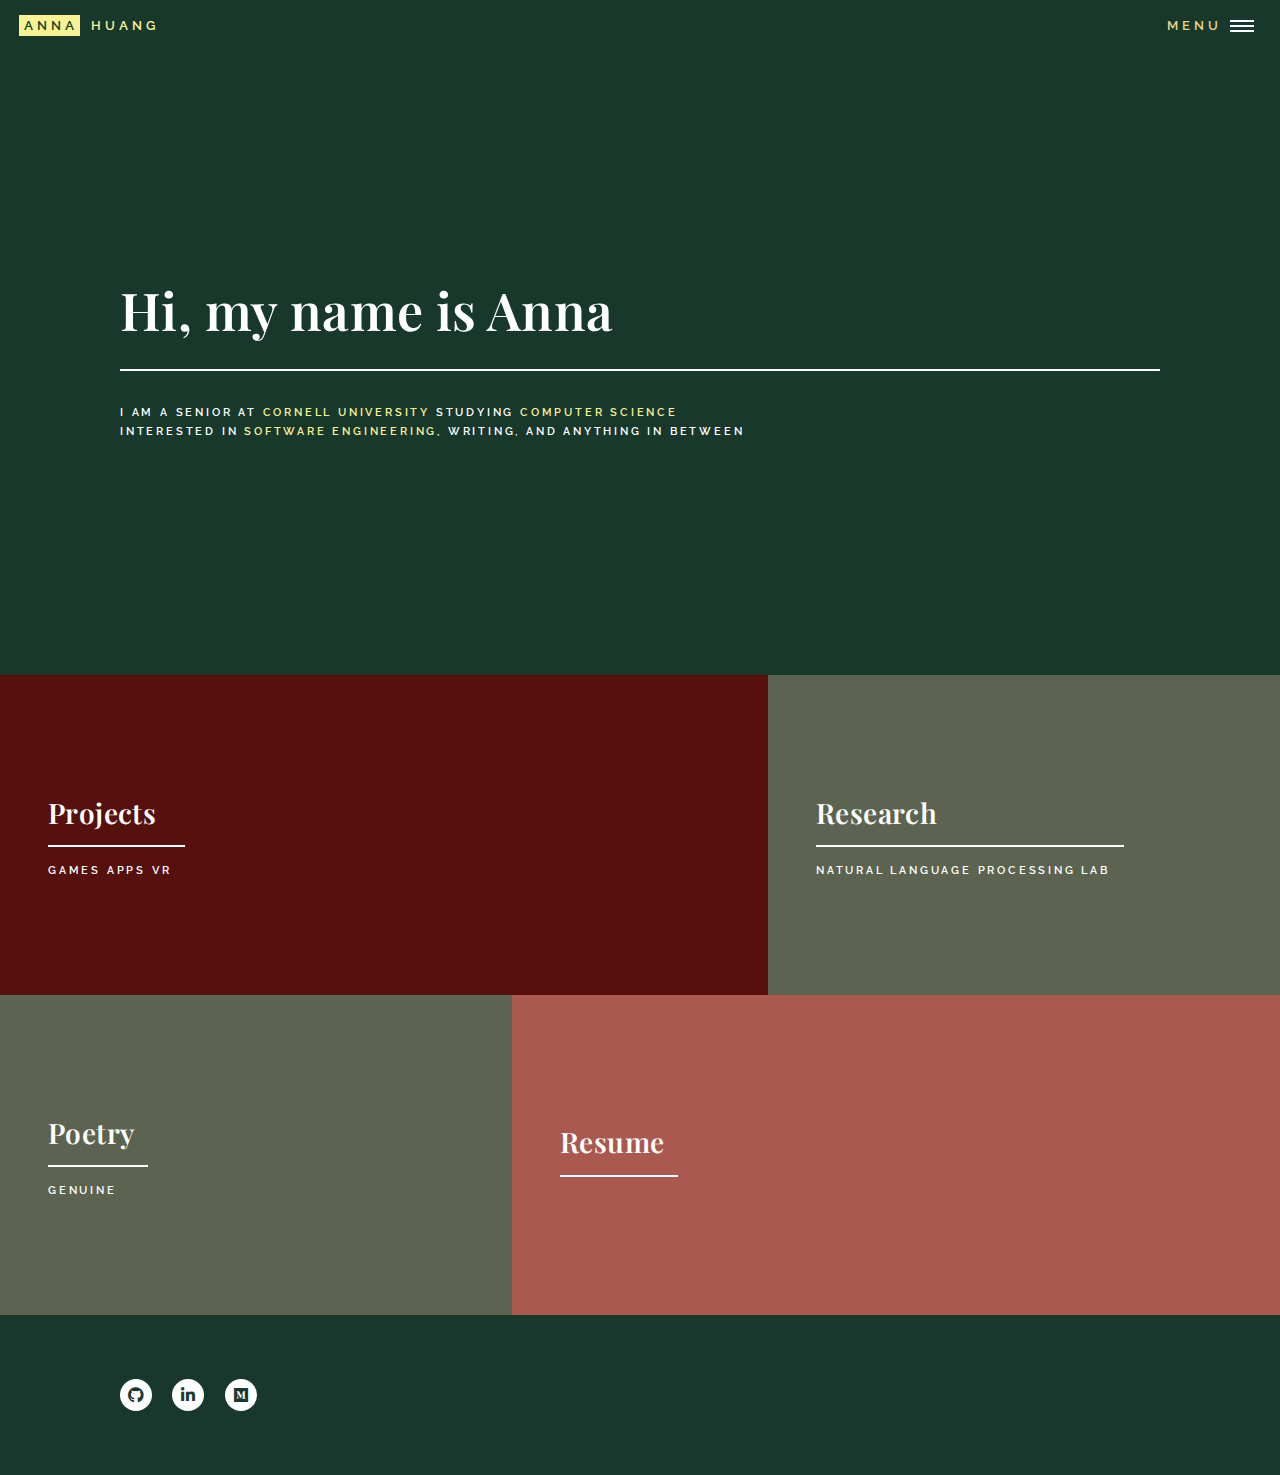
==== commit f9dc0bdc: "update resume" ====
--- a/index.html
+++ b/index.html
@@ -31,18 +31,14 @@
 							<li><a href="index.html">Home</a></li>
 							<li><a href="projects.html">Projects</a></li>
 							<li><a href="poetry.html">Poetry</a></li>
-							<li><a href="writings.html">Writings</a></li>
 						</ul>
 						<ul class="icons">
-							<li><a href="https://github.com/wh375" class="icon brands alt fa-github"><span class="label">GitHub</span></a></li>
+							<li><a href="https://github.com/weianhuang" class="icon brands alt fa-github"><span class="label">GitHub</span></a></li>
 							<li><a href="https://www.linkedin.com/in/wei-an-huang/ " class="icon brands alt fa-linkedin-in"><span class="label">LinkedIn</span></a></li>
 						</ul>
-						<!-- 
 						<ul class="actions stacked">
-							<li><a href="#" class="button primary fit">Get Started</a></li>
-							<li><a href="#" class="button fit">Log In</a></li>
+							<li><a href="assets/resume.pdf" class="button primary fit">Resume</a></li>
 						</ul>
-						-->
 					</nav>
 
 				<!-- Banner -->
@@ -83,8 +79,7 @@
 								</article>
 								<article>
 									<header class="major">
-										<h3><a href="writings.html" class="link">Writings</a></h3>
-										<p>somehow genuine</p>
+										<h3><a href="assets/resume.pdf" target = "_blank" class="link">Resume</a></h3>
 									</header>
 								</article>
 							</section>
@@ -96,7 +91,8 @@
 						<div class="inner">
 							<ul class="icons">
 								<li><a href="https://github.com/weianhuang" target="_blank" class="icon brands alt fa-github"><span class="label">GitHub</span></a></li>
-								<li><a href="https://www.linkedin.com/in/wei-an-huang/ " target="_blank" class="icon brands alt fa-linkedin-in"><span class="label">LinkedIn</span></a></li>
+								<li><a href="https://www.linkedin.com/in/wei-an-huang/" target="_blank" class="icon brands alt fa-linkedin-in"><span class="label">LinkedIn</span></a></li>
+								<li><a href="https://medium.com/@a1915a1915" target="_blank" class="icon brands alt fa-medium"><span class="label">Medium</span></a></li>
 							</ul>
 <!--						<ul class="copyright">
 								<li>&copy; Untitled</li><li>Design: <a href="https://html5up.net">HTML5 UP</a></li>
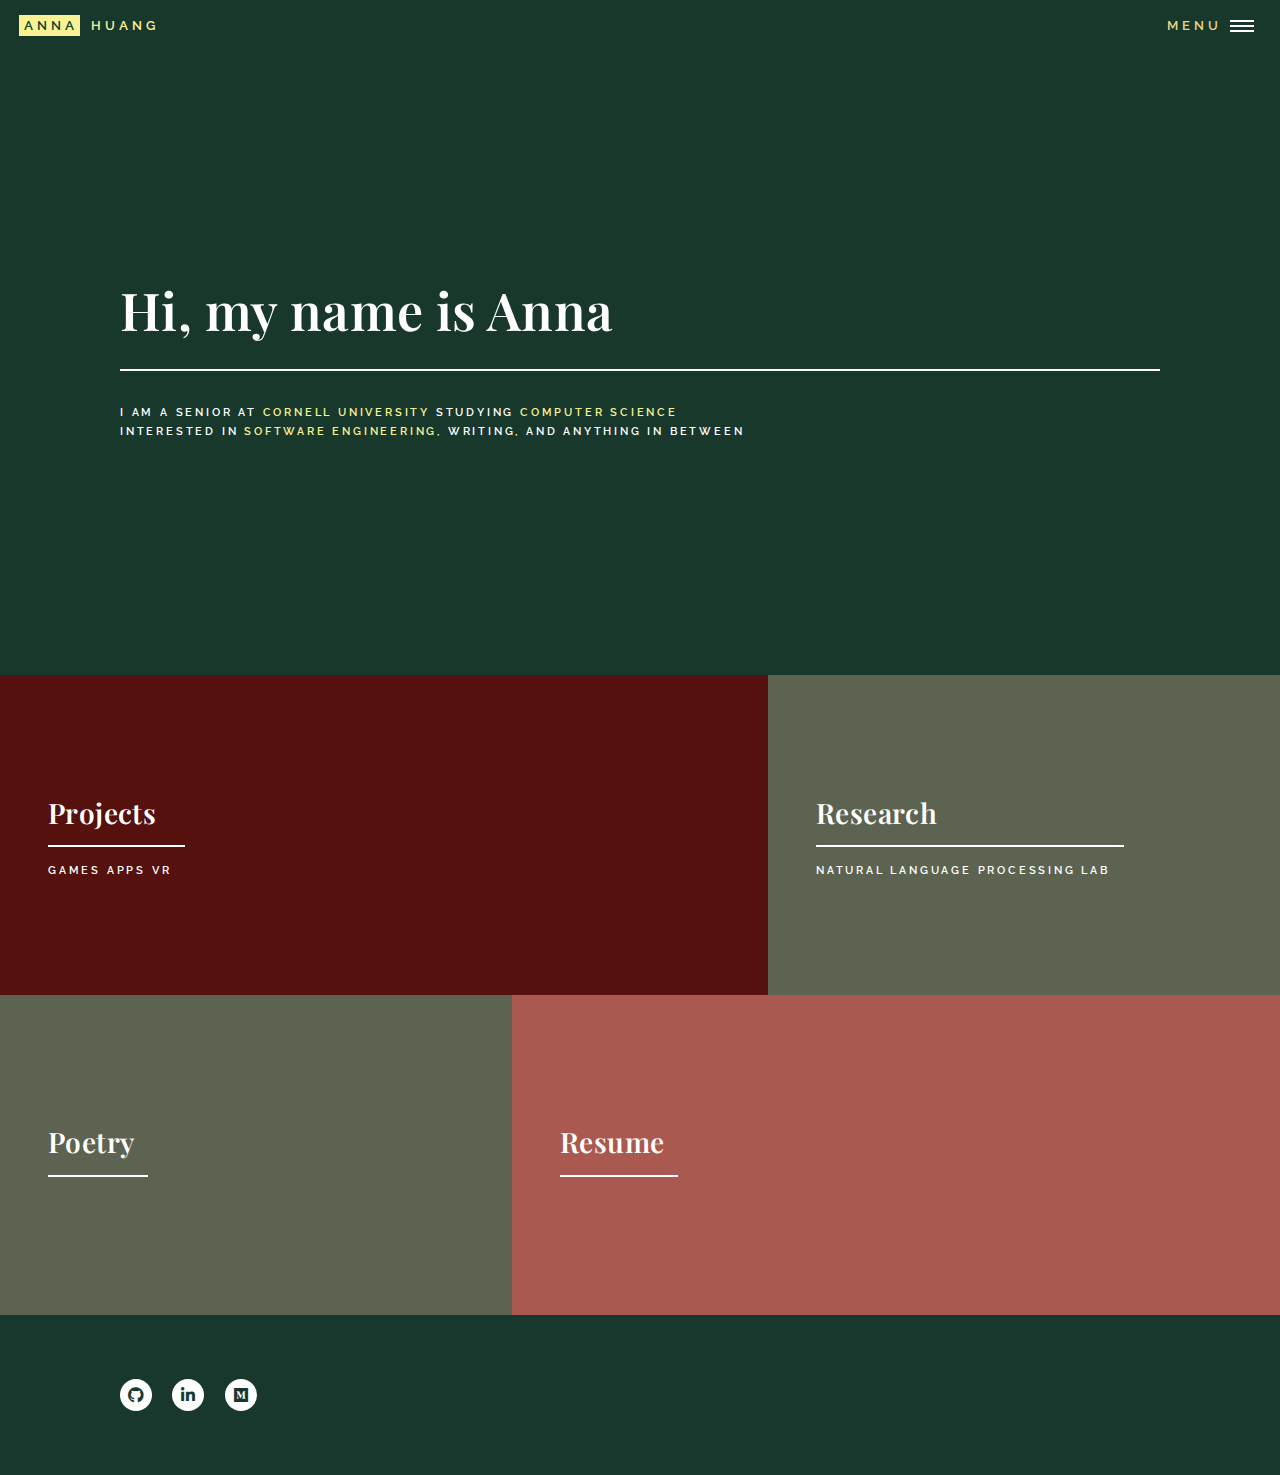
==== commit ffa3fefb: "update resume" ====
--- a/index.html
+++ b/index.html
@@ -74,7 +74,6 @@
 								<article>
 									<header class="major">
 										<h3><a href="poetry.html" class="link">Poetry</a></h3>
-										<p>genuine</p>
 									</header>
 								</article>
 								<article>
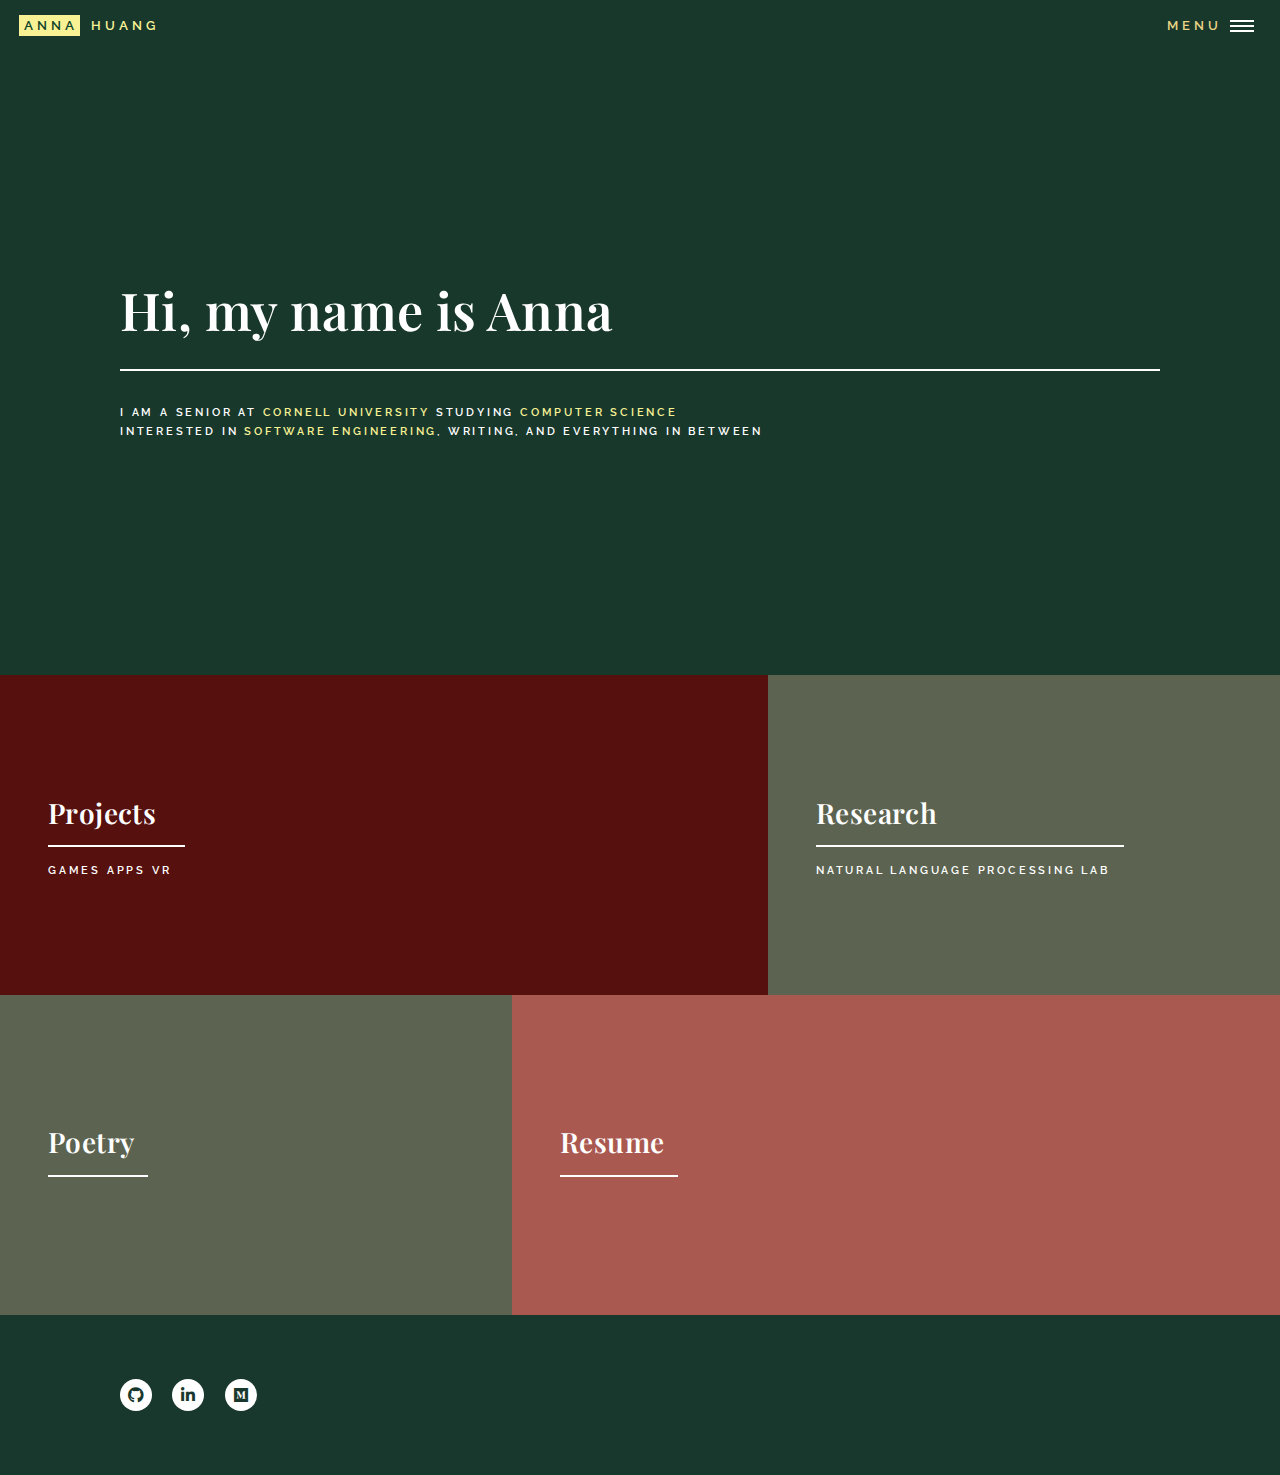
==== commit 2804fbfb: "update profile" ====
--- a/index.html
+++ b/index.html
@@ -30,6 +30,7 @@
 						<ul class="links">
 							<li><a href="index.html">Home</a></li>
 							<li><a href="projects.html">Projects</a></li>
+							<li><a href="research.html">Research</a></li>
 							<li><a href="poetry.html">Poetry</a></li>
 						</ul>
 						<ul class="icons">
@@ -49,7 +50,7 @@
 							</header>
 							<div class="content">
 								<p>I am a senior at <b>Cornell University</b> studying <b>computer science</b><br />
-								Interested in <b>software engineering</b>, writing, and anything in between </p>
+								Interested in <b>software engineering</b>, writing, and everything in between </p>
 							</div>
 						</div>
 					</section>
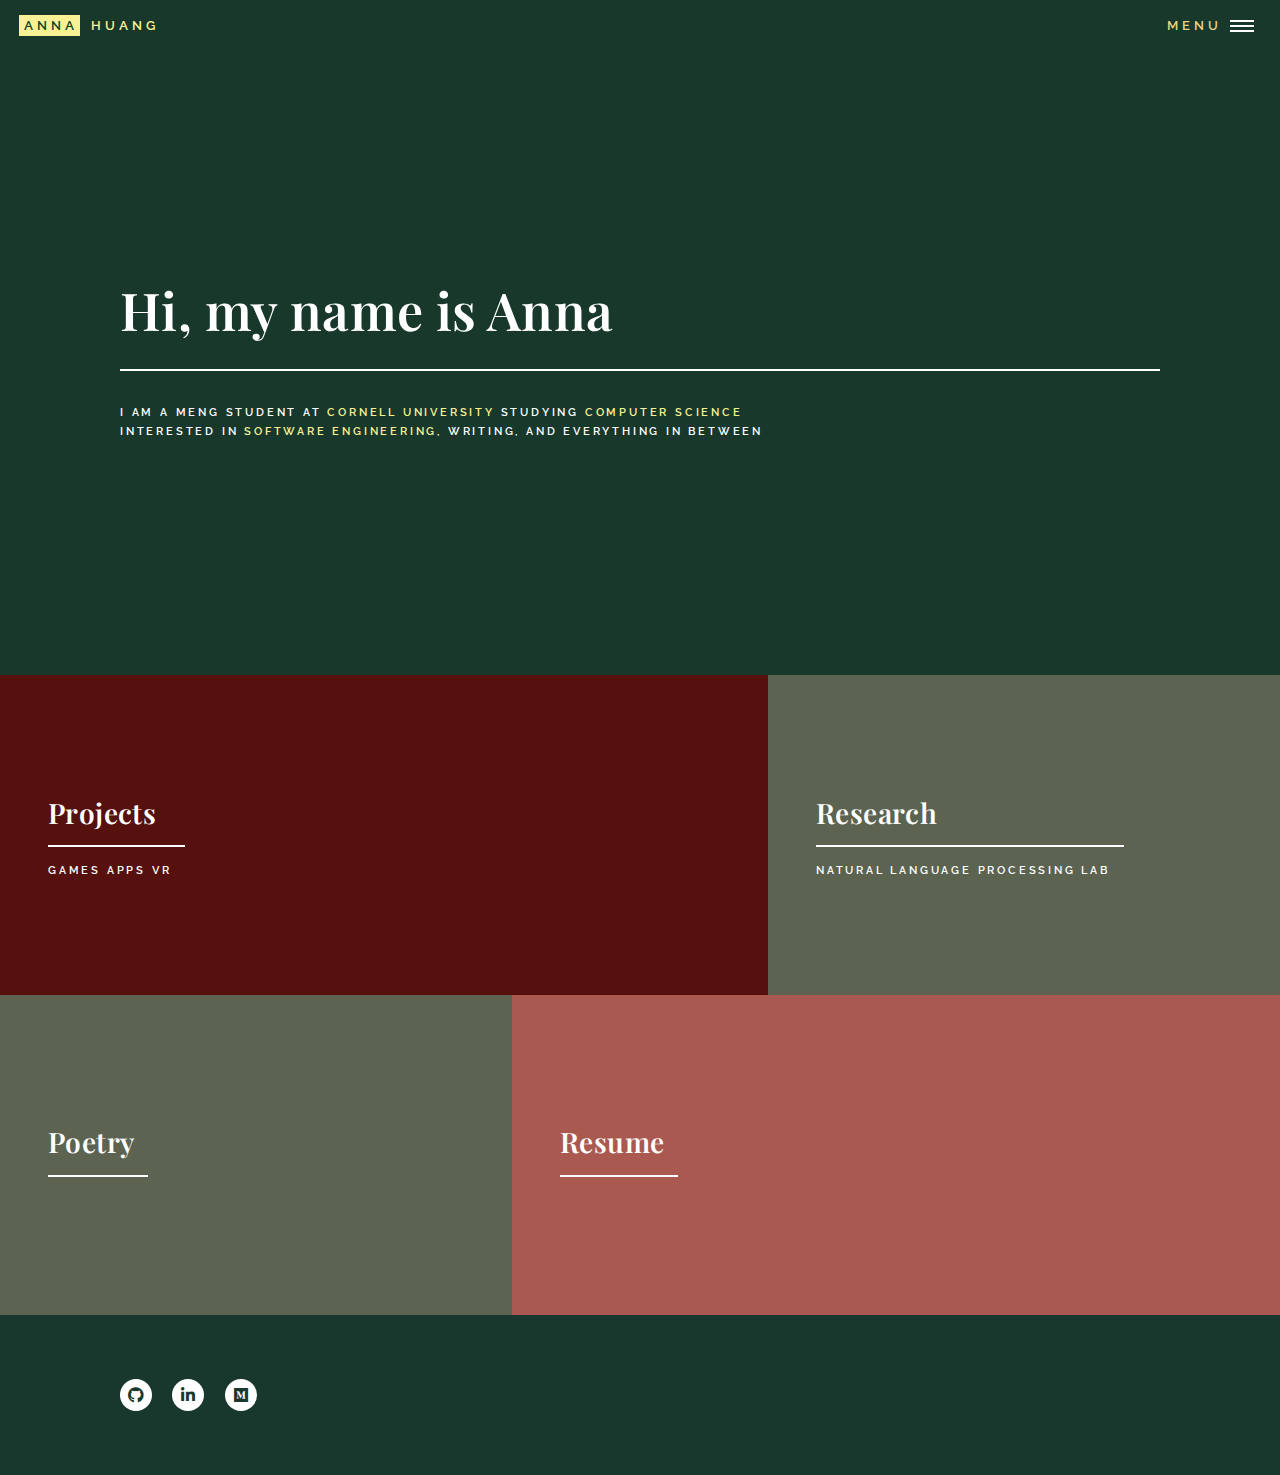
==== commit 1cbaf940: "update" ====
--- a/index.html
+++ b/index.html
@@ -49,7 +49,7 @@
 								<h1>Hi, my name is Anna</h1>
 							</header>
 							<div class="content">
-								<p>I am a senior at <b>Cornell University</b> studying <b>computer science</b><br />
+								<p>I am a MEng student at <b>Cornell University</b> studying <b>computer science</b><br />
 								Interested in <b>software engineering</b>, writing, and everything in between </p>
 							</div>
 						</div>
@@ -92,7 +92,7 @@
 							<ul class="icons">
 								<li><a href="https://github.com/weianhuang" target="_blank" class="icon brands alt fa-github"><span class="label">GitHub</span></a></li>
 								<li><a href="https://www.linkedin.com/in/wei-an-huang/" target="_blank" class="icon brands alt fa-linkedin-in"><span class="label">LinkedIn</span></a></li>
-								<li><a href="https://medium.com/@a1915a1915" target="_blank" class="icon brands alt fa-medium"><span class="label">Medium</span></a></li>
+								<li><a href="https://annawhuang.medium.com/" target="_blank" class="icon brands alt fa-medium"><span class="label">Medium</span></a></li>
 							</ul>
 <!--						<ul class="copyright">
 								<li>&copy; Untitled</li><li>Design: <a href="https://html5up.net">HTML5 UP</a></li>
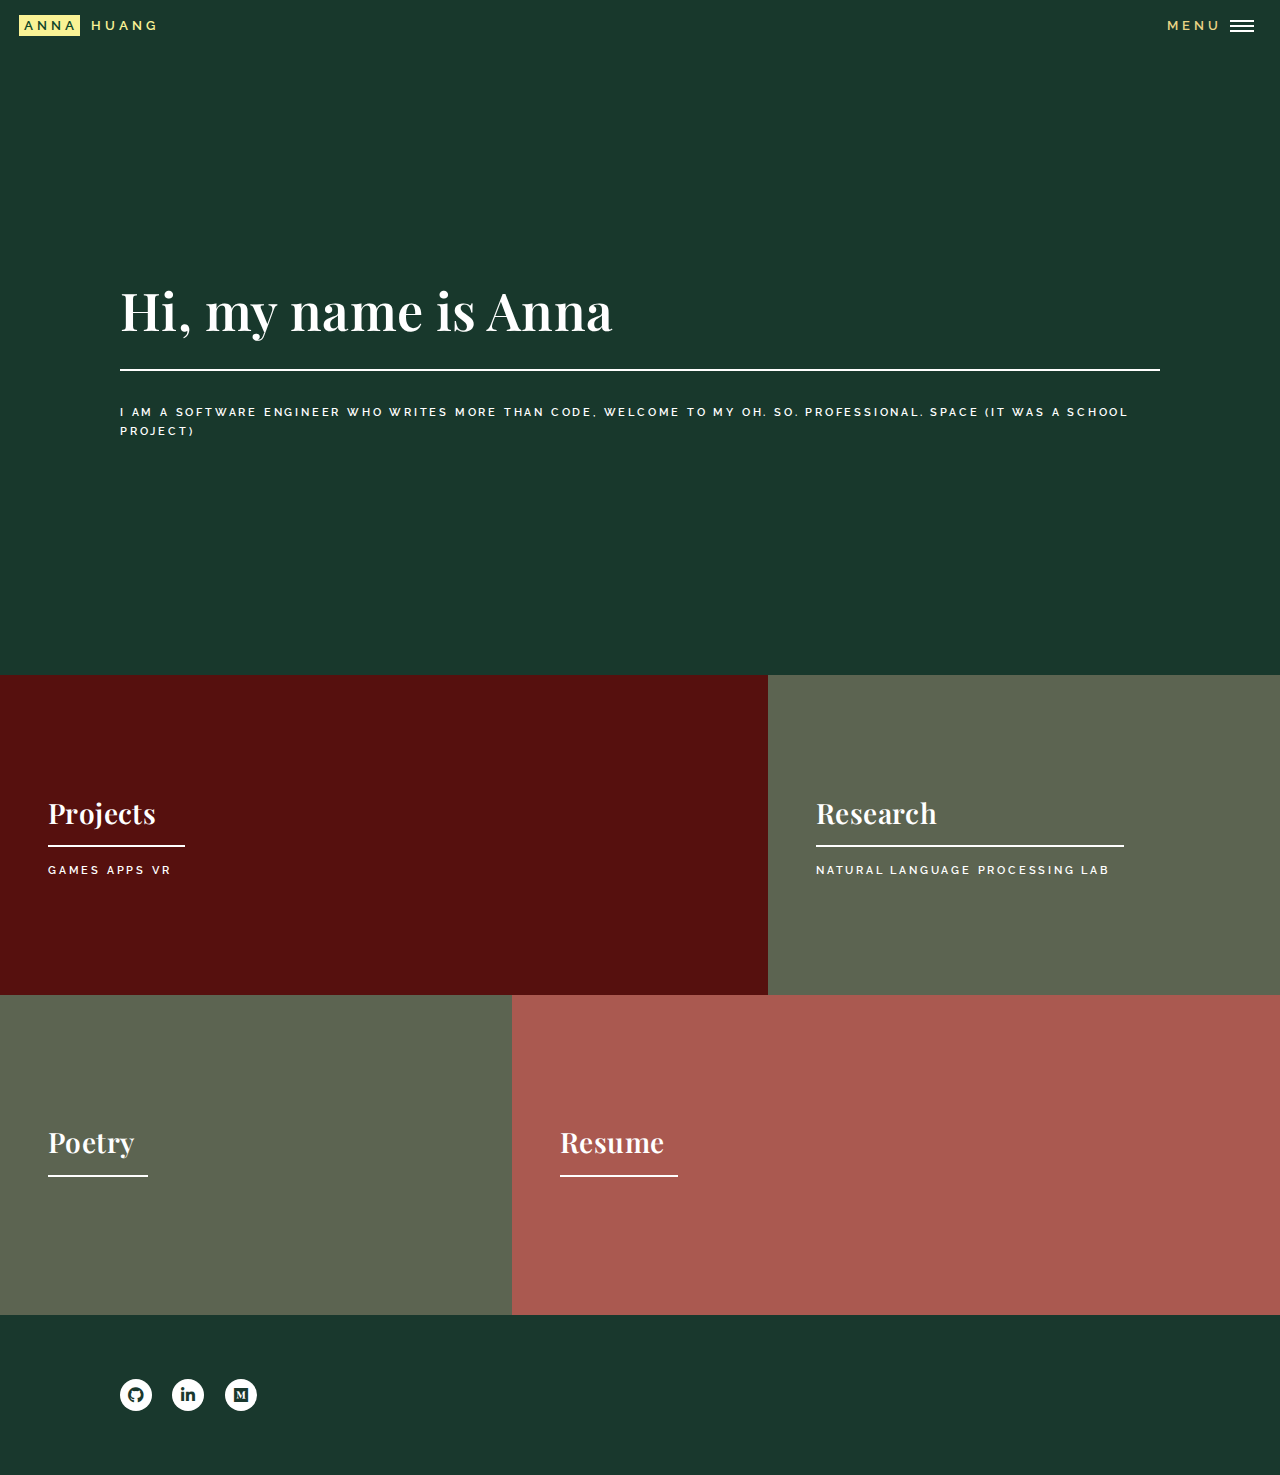
==== commit a717f503: "update intro" ====
--- a/index.html
+++ b/index.html
@@ -5,111 +5,121 @@
 	Free for personal and commercial use under the CCA 3.0 license (html5up.net/license)
 -->
 <html>
-	<head>
-		<title>Anna Huang</title>
-		<meta charset="utf-8" />
-		<meta name="viewport" content="width=device-width, initial-scale=1, user-scalable=no" />
-		<link rel="stylesheet" href="assets/css/main.css" />
-		<noscript><link rel="stylesheet" href="assets/css/noscript.css" /></noscript>
-	</head>
-	<body class="is-preload">
 
-		<!-- Wrapper -->
-			<div id="wrapper">
+<head>
+	<title>Anna Huang</title>
+	<meta charset="utf-8" />
+	<meta name="viewport" content="width=device-width, initial-scale=1, user-scalable=no" />
+	<link rel="stylesheet" href="assets/css/main.css" />
+	<noscript>
+		<link rel="stylesheet" href="assets/css/noscript.css" />
+	</noscript>
+</head>
 
-				<!-- Header -->
-					<header id="header" class="alt">
-						<a href="index.html" class="logo"><strong>Anna</strong> <span>Huang</span></a>
-						<nav>
-							<a href="#menu">Menu</a>
-						</nav>
+<body class="is-preload">
+
+	<!-- Wrapper -->
+	<div id="wrapper">
+
+		<!-- Header -->
+		<header id="header" class="alt">
+			<a href="index.html" class="logo"><strong>Anna</strong> <span>Huang</span></a>
+			<nav>
+				<a href="#menu">Menu</a>
+			</nav>
+		</header>
+
+		<!-- Menu -->
+		<nav id="menu">
+			<ul class="links">
+				<li><a href="index.html">Home</a></li>
+				<li><a href="projects.html">Projects</a></li>
+				<li><a href="research.html">Research</a></li>
+				<li><a href="poetry.html">Poetry</a></li>
+			</ul>
+			<ul class="icons">
+				<li><a href="https://github.com/weianhuang" class="icon brands alt fa-github"><span
+							class="label">GitHub</span></a></li>
+				<li><a href="https://www.linkedin.com/in/wei-an-huang/ " class="icon brands alt fa-linkedin-in"><span
+							class="label">LinkedIn</span></a></li>
+			</ul>
+			<ul class="actions stacked">
+				<li><a href="assets/resume.pdf" class="button primary fit">Resume</a></li>
+			</ul>
+		</nav>
+
+		<!-- Banner -->
+		<section id="banner" class="major">
+			<div class="inner">
+				<header class="major">
+					<h1>Hi, my name is Anna</h1>
+				</header>
+				<div class="content">
+					<p>I am a software engineer who writes more than code, welcome to my oh. so. professional. space (it was a
+						school project) </p>
+				</div>
+			</div>
+		</section>
+
+		<!-- Main -->
+		<div id="main">
+
+			<!-- One -->
+			<section id="one" class="tiles">
+				<article>
+					<header class="major">
+						<h3><a href="projects.html" class="link">Projects</a></h3>
+						<p>Games Apps VR</p>
 					</header>
+				</article>
+				<article>
+					<header class="major">
+						<h3><a href="research.html" class="link">Research</a></h3>
+						<p>Natural Language Processing Lab</p>
+					</header>
+				</article>
+				<article>
+					<header class="major">
+						<h3><a href="poetry.html" class="link">Poetry</a></h3>
+					</header>
+				</article>
+				<article>
+					<header class="major">
+						<h3><a href="assets/resume.pdf" target="_blank" class="link">Resume</a></h3>
+					</header>
+				</article>
+			</section>
 
-				<!-- Menu -->
-					<nav id="menu">
-						<ul class="links">
-							<li><a href="index.html">Home</a></li>
-							<li><a href="projects.html">Projects</a></li>
-							<li><a href="research.html">Research</a></li>
-							<li><a href="poetry.html">Poetry</a></li>
-						</ul>
-						<ul class="icons">
-							<li><a href="https://github.com/weianhuang" class="icon brands alt fa-github"><span class="label">GitHub</span></a></li>
-							<li><a href="https://www.linkedin.com/in/wei-an-huang/ " class="icon brands alt fa-linkedin-in"><span class="label">LinkedIn</span></a></li>
-						</ul>
-						<ul class="actions stacked">
-							<li><a href="assets/resume.pdf" class="button primary fit">Resume</a></li>
-						</ul>
-					</nav>
+		</div>
 
-				<!-- Banner -->
-					<section id="banner" class="major">
-						<div class="inner">
-							<header class="major">
-								<h1>Hi, my name is Anna</h1>
-							</header>
-							<div class="content">
-								<p>I am a MEng student at <b>Cornell University</b> studying <b>computer science</b><br />
-								Interested in <b>software engineering</b>, writing, and everything in between </p>
-							</div>
-						</div>
-					</section>
+		<!-- Footer -->
+		<footer id="footer">
+			<div class="inner">
+				<ul class="icons">
+					<li><a href="https://github.com/weianhuang" target="_blank" class="icon brands alt fa-github"><span
+								class="label">GitHub</span></a></li>
+					<li><a href="https://www.linkedin.com/in/wei-an-huang/" target="_blank"
+							class="icon brands alt fa-linkedin-in"><span class="label">LinkedIn</span></a></li>
+					<li><a href="https://annawhuang.medium.com/" target="_blank" class="icon brands alt fa-medium"><span
+								class="label">Medium</span></a></li>
+				</ul>
+				<!--						<ul class="copyright">
+								<li>&copy; Untitled</li><li>Design: <a href="https://html5up.net">HTML5 UP</a></li>
+							</ul> -->
+			</div>
+		</footer>
 
-				<!-- Main -->
-					<div id="main">
+	</div>
 
-						<!-- One -->
-							<section id="one" class="tiles">
-								<article>
-									<header class="major">
-										<h3><a href="projects.html" class="link">Projects</a></h3>
-										<p>Games Apps VR</p>
-									</header>
-								</article>
-								<article>
-									<header class="major">
-										<h3><a href="research.html" class="link">Research</a></h3>
-										<p>Natural Language Processing Lab</p>
-									</header>
-								</article>
-								<article>
-									<header class="major">
-										<h3><a href="poetry.html" class="link">Poetry</a></h3>
-									</header>
-								</article>
-								<article>
-									<header class="major">
-										<h3><a href="assets/resume.pdf" target = "_blank" class="link">Resume</a></h3>
-									</header>
-								</article>
-							</section>
+	<!-- Scripts -->
+	<script src="assets/js/jquery.min.js"></script>
+	<script src="assets/js/jquery.scrolly.min.js"></script>
+	<script src="assets/js/jquery.scrollex.min.js"></script>
+	<script src="assets/js/browser.min.js"></script>
+	<script src="assets/js/breakpoints.min.js"></script>
+	<script src="assets/js/util.js"></script>
+	<script src="assets/js/main.js"></script>
 
-					</div>
+</body>
 
-				<!-- Footer -->
-					<footer id="footer">
-						<div class="inner">
-							<ul class="icons">
-								<li><a href="https://github.com/weianhuang" target="_blank" class="icon brands alt fa-github"><span class="label">GitHub</span></a></li>
-								<li><a href="https://www.linkedin.com/in/wei-an-huang/" target="_blank" class="icon brands alt fa-linkedin-in"><span class="label">LinkedIn</span></a></li>
-								<li><a href="https://annawhuang.medium.com/" target="_blank" class="icon brands alt fa-medium"><span class="label">Medium</span></a></li>
-							</ul>
-<!--						<ul class="copyright">
-								<li>&copy; Untitled</li><li>Design: <a href="https://html5up.net">HTML5 UP</a></li>
-							</ul> -->	
-						</div>
-					</footer>
-
-			</div>
-
-		<!-- Scripts -->
-			<script src="assets/js/jquery.min.js"></script>
-			<script src="assets/js/jquery.scrolly.min.js"></script>
-			<script src="assets/js/jquery.scrollex.min.js"></script>
-			<script src="assets/js/browser.min.js"></script>
-			<script src="assets/js/breakpoints.min.js"></script>
-			<script src="assets/js/util.js"></script>
-			<script src="assets/js/main.js"></script>
-
-	</body>
 </html>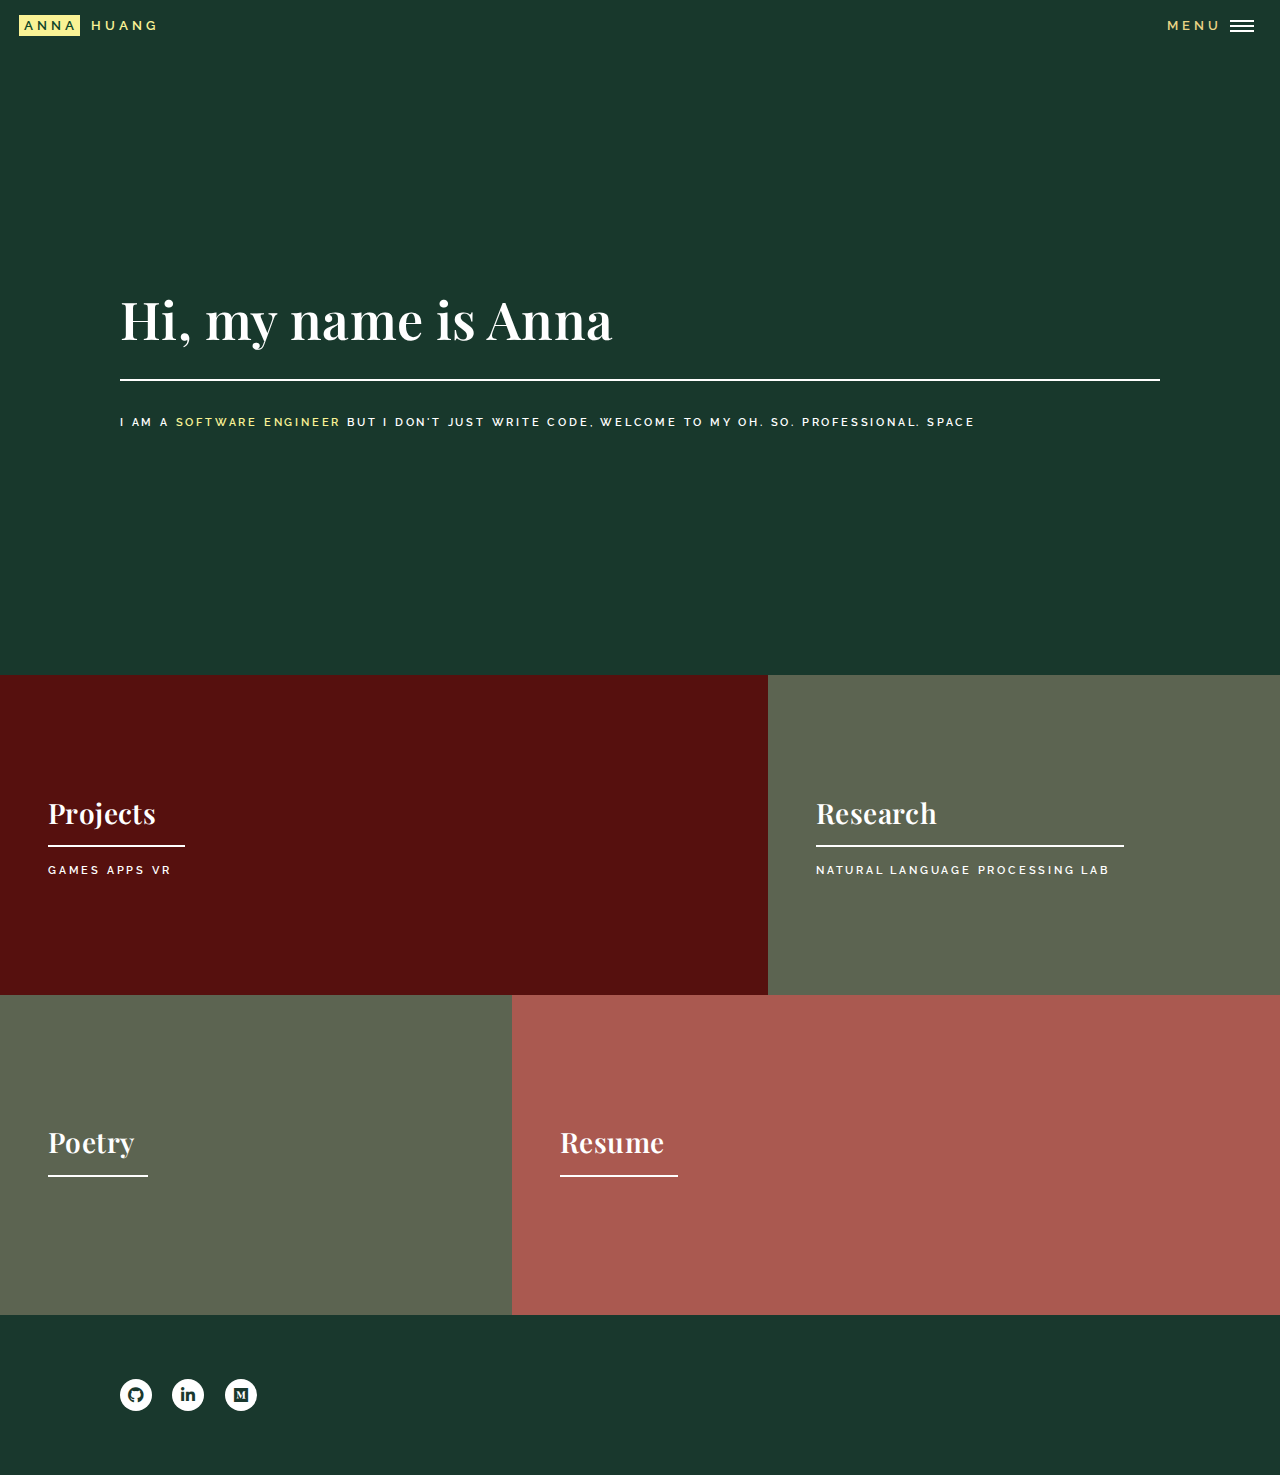
==== commit 4eb01fa1: "update desc" ====
--- a/index.html
+++ b/index.html
@@ -55,8 +55,7 @@
 					<h1>Hi, my name is Anna</h1>
 				</header>
 				<div class="content">
-					<p>I am a software engineer who writes more than code, welcome to my oh. so. professional. space (it was a
-						school project) </p>
+					<p>I am a <b>software engineer</b> but I don't just write code, welcome to my oh. so. professional. space</p>
 				</div>
 			</div>
 		</section>
